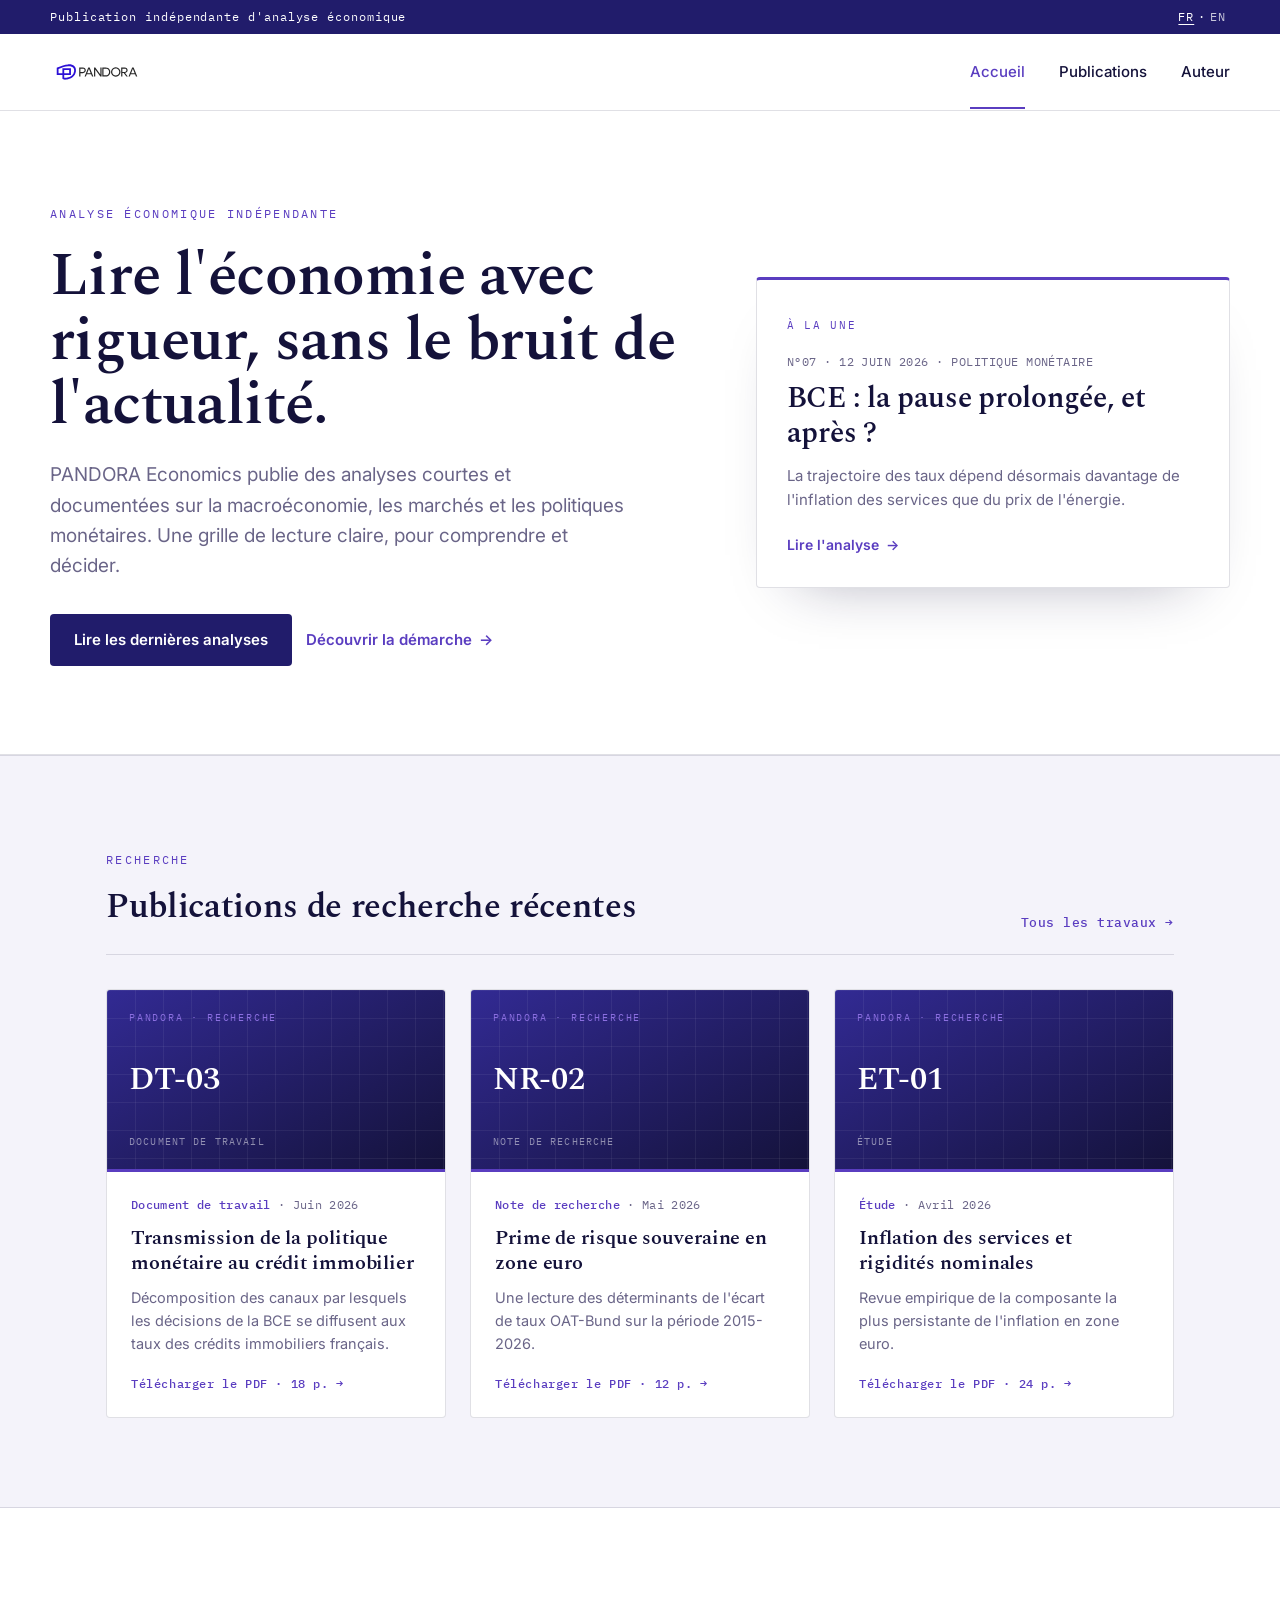
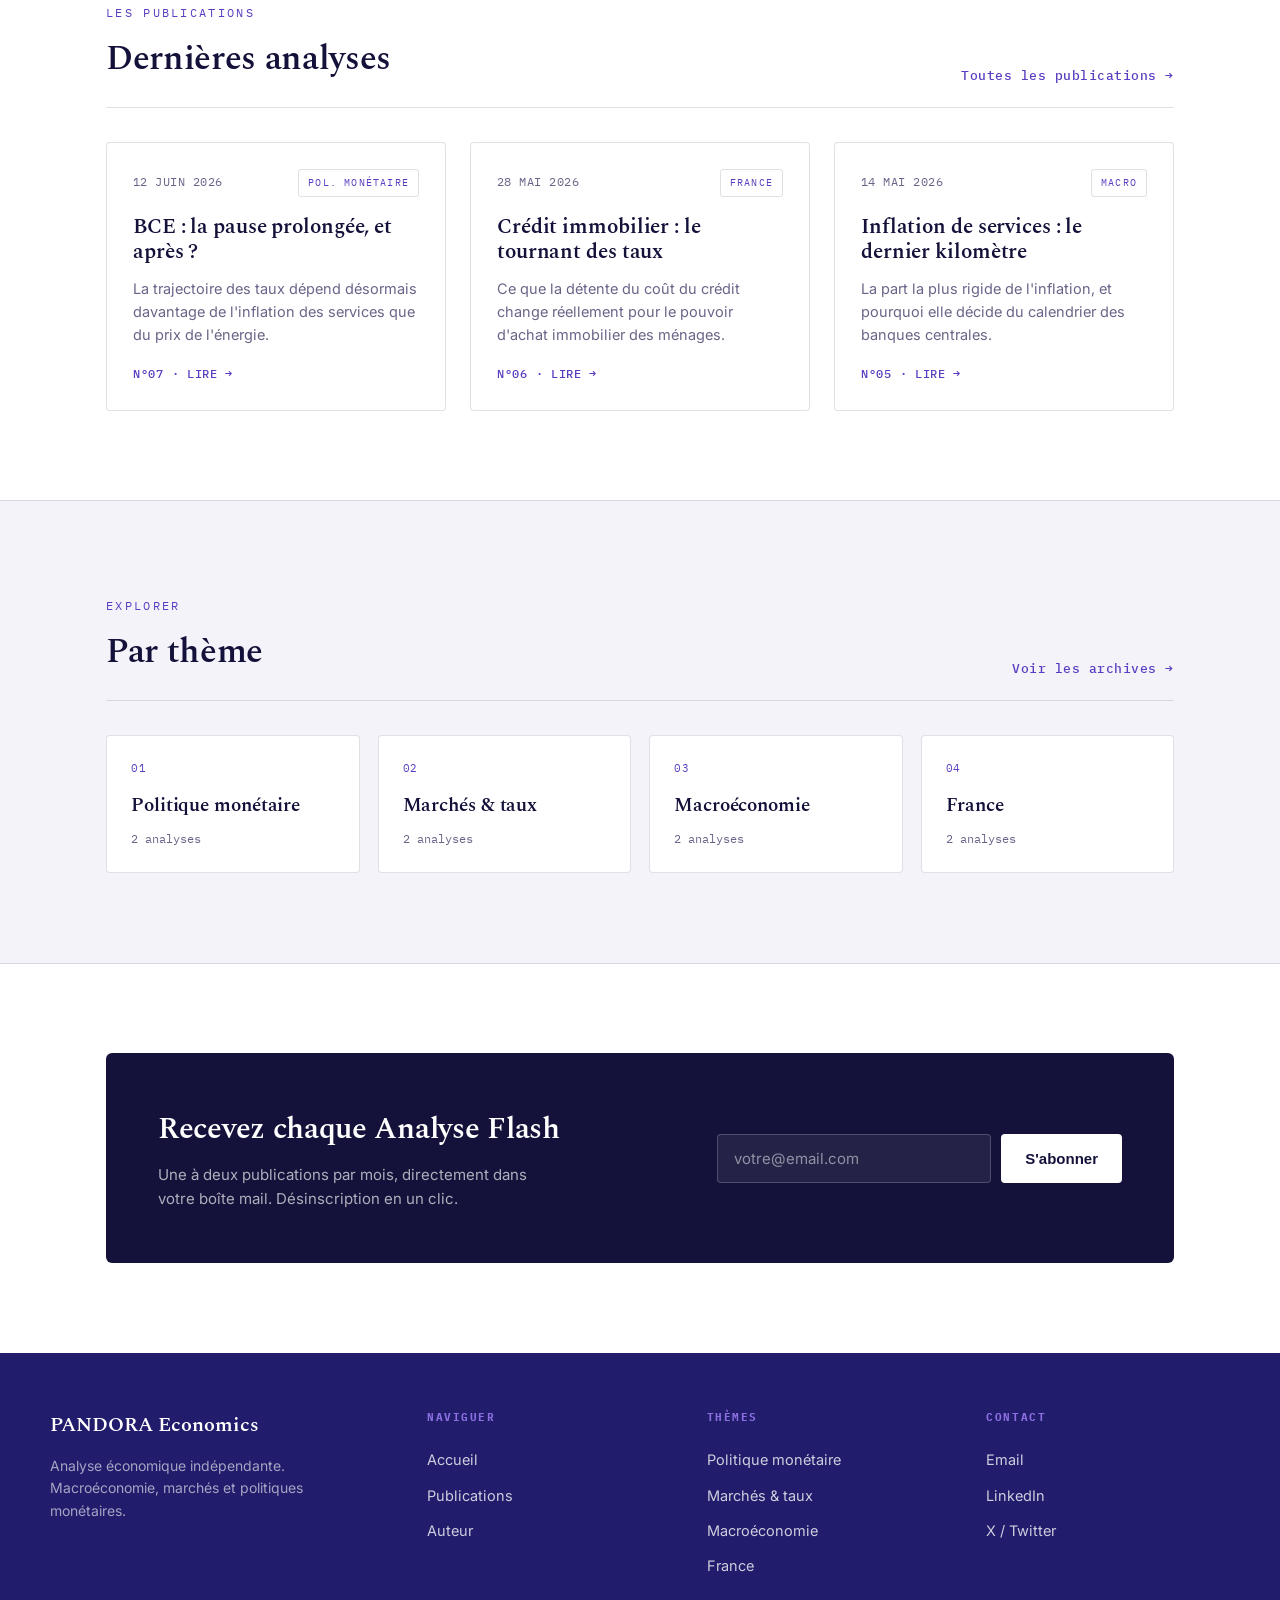
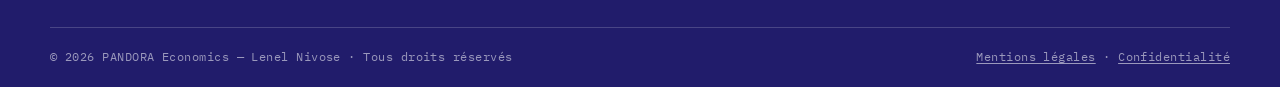
==== index.html @ 6638bbfc "Add files via upload" ====
<!DOCTYPE html>
<html lang="fr">
<head>
<meta charset="UTF-8" />
<meta name="viewport" content="width=device-width, initial-scale=1.0" />
<title>PANDORA Economics — Analyse économique indépendante</title>
<meta name="description" content="Publication indépendante d'analyse économique : macroéconomie, marchés, politiques monétaires. Des analyses courtes, rigoureuses et documentées." />
<link rel="preconnect" href="https://fonts.googleapis.com" />
<link rel="preconnect" href="https://fonts.gstatic.com" crossorigin />
<link href="https://fonts.googleapis.com/css2?family=Spectral:wght@400;500;600&family=Inter:wght@400;500;600;700&family=IBM+Plex+Mono:wght@400;500&display=swap" rel="stylesheet" />
<style>
  :root{
    --ink:#14123A; --primary:#211C6B; --primary-2:#322a93; --violet:#5A3DC0; --iris:#8B6FE0;
    --paper:#FFFFFF; --panel:#F4F3FA; --panel-2:#ECEAF6; --muted:#6A6588; --line:rgba(20,18,58,.13); --line-dk:rgba(255,255,255,.18);
    --up:#3a9d6e; --down:#c0506c;
    --serif:"Spectral",Georgia,serif; --sans:"Inter",system-ui,sans-serif; --mono:"IBM Plex Mono",monospace;
    --maxw:1180px; --gutter:clamp(20px,5vw,56px);
  }
  *{box-sizing:border-box;}
  html{scroll-behavior:smooth;}
  body{margin:0;background:var(--paper);color:var(--ink);font-family:var(--sans);font-size:16.5px;line-height:1.6;-webkit-font-smoothing:antialiased;}
  a{color:inherit;text-decoration:none;}
  .wrap{max-width:var(--maxw);margin:0 auto;padding:0 var(--gutter);}
  .eyebrow{font-family:var(--mono);font-size:11.5px;letter-spacing:.2em;text-transform:uppercase;color:var(--violet);}

  /* utility bar */
  .util{background:var(--primary);color:#fff;font-family:var(--mono);font-size:11.5px;letter-spacing:.08em;}
  .util-in{display:flex;justify-content:space-between;align-items:center;padding:8px 0;}
  .util a{color:rgba(255,255,255,.8);} .util a:hover{color:#fff;}
  .util .lang button{background:none;border:0;color:rgba(255,255,255,.75);font-family:var(--mono);font-size:11.5px;cursor:pointer;padding:0 4px;letter-spacing:.08em;}
  .util .lang button[aria-pressed="true"]{color:#fff;text-decoration:underline;text-underline-offset:3px;}
  @media (max-width:620px){ .util .tagline{display:none;} }

  /* masthead */
  header.mh{position:sticky;top:0;z-index:40;background:rgba(255,255,255,.94);backdrop-filter:blur(10px);border-bottom:1px solid var(--line);}
  .mh-in{display:flex;align-items:center;justify-content:space-between;padding:18px 0;gap:18px;}
  .brand{display:flex;align-items:center;gap:13px;}
  .brand .logo{width:38px;height:38px;flex:none;}
  .brand .txt{display:flex;flex-direction:column;line-height:1.05;}
  .brand .nm{font-family:var(--serif);font-weight:600;font-size:20px;letter-spacing:.01em;}
  .brand .tg{font-family:var(--mono);font-size:9.5px;letter-spacing:.16em;text-transform:uppercase;color:var(--muted);margin-top:3px;}
  .nav{display:flex;align-items:center;gap:34px;}
  .nav a{font-size:15px;font-weight:500;color:var(--ink);position:relative;padding:6px 0;}
  .nav a.active{color:var(--violet);}
  .nav a:hover{color:var(--violet);}
  .nav a.active::after{content:"";position:absolute;left:0;right:0;bottom:-19px;height:2px;background:var(--violet);}
  .menu-btn{display:none;border:0;background:none;cursor:pointer;font-family:var(--mono);font-size:12px;letter-spacing:.1em;}
  @media (max-width:780px){ .nav{display:none;} .nav.show{display:flex;position:absolute;top:100%;right:var(--gutter);flex-direction:column;gap:16px;background:#fff;padding:20px 24px;border:1px solid var(--line);box-shadow:0 24px 50px -30px rgba(20,18,58,.4);} .nav.show a.active::after{display:none;} .menu-btn{display:block;} }

  /* hero */
  .hero{border-bottom:1px solid var(--line);}
  .hero-in{display:grid;grid-template-columns:1.15fr .85fr;gap:clamp(32px,5vw,72px);padding:clamp(48px,7vw,88px) 0;align-items:center;}
  .hero h1{font-family:var(--serif);font-weight:600;font-size:clamp(36px,5vw,60px);line-height:1.08;letter-spacing:-.01em;margin:18px 0 0;}
  .hero .dek{margin-top:22px;font-size:clamp(16.5px,1.7vw,19px);color:var(--muted);max-width:48ch;}
  .hero .actions{margin-top:32px;display:flex;flex-wrap:wrap;gap:14px;align-items:center;}
  .btn{display:inline-block;background:var(--primary);color:#fff;font-weight:600;font-size:15px;padding:14px 24px;border:0;border-radius:4px;cursor:pointer;transition:background .18s;}
  .btn:hover{background:var(--primary-2);}
  .tlink{font-weight:600;font-size:15px;color:var(--violet);display:inline-flex;align-items:center;gap:7px;}
  .tlink .ar{transition:transform .2s;} .tlink:hover .ar{transform:translateX(4px);}

  /* featured card */
  .feat{border:1px solid var(--line);border-top:3px solid var(--violet);background:#fff;border-radius:4px;padding:30px;box-shadow:0 30px 60px -42px rgba(20,18,58,.4);}
  .feat .lab{font-family:var(--mono);font-size:11px;letter-spacing:.16em;text-transform:uppercase;color:var(--violet);}
  .feat .meta{font-family:var(--mono);font-size:12px;color:var(--muted);margin-top:16px;letter-spacing:.04em;}
  .feat h2{font-family:var(--serif);font-weight:600;font-size:clamp(23px,2.6vw,29px);line-height:1.18;margin:10px 0 0;letter-spacing:-.01em;}
  .feat p{color:var(--muted);font-size:15px;margin:14px 0 0;}
  .feat .read{margin-top:22px;font-weight:600;font-size:14px;color:var(--violet);display:inline-flex;align-items:center;gap:7px;}
  .feat:hover .read .ar{transform:translateX(4px);} .feat .read .ar{transition:transform .2s;}
  @media (max-width:860px){ .hero-in{grid-template-columns:1fr;} }

  /* key figures band */
  .figures{background:var(--primary);color:#fff;}
  .fig-head{display:flex;align-items:baseline;justify-content:space-between;padding:26px 0 0;}
  .fig-head .t{font-family:var(--mono);font-size:11.5px;letter-spacing:.18em;text-transform:uppercase;color:var(--iris);}
  .fig-head .src{font-family:var(--mono);font-size:10.5px;color:rgba(255,255,255,.45);letter-spacing:.05em;}
  .fig-grid{display:grid;grid-template-columns:repeat(4,1fr);gap:1px;background:var(--line-dk);border:1px solid var(--line-dk);margin:18px 0 30px;border-radius:4px;overflow:hidden;}
  .fig{background:var(--primary);padding:24px 22px;}
  .fig .k{font-family:var(--mono);font-size:11.5px;letter-spacing:.06em;color:rgba(255,255,255,.62);text-transform:uppercase;}
  .fig .v{font-family:var(--serif);font-weight:500;font-size:clamp(30px,3.4vw,40px);margin-top:12px;line-height:1;}
  .fig .d{font-family:var(--mono);font-size:12px;margin-top:10px;display:inline-flex;align-items:center;gap:5px;}
  .fig .d.up{color:#7ee0b0;} .fig .d.down{color:#ff9bb0;} .fig .d.flat{color:rgba(255,255,255,.6);}
  @media (max-width:780px){ .fig-grid{grid-template-columns:repeat(2,1fr);} }

  /* recherche */
  .research-sec{background:var(--panel);border-top:1px solid var(--line);border-bottom:1px solid var(--line);}
  .rgrid{display:grid;grid-template-columns:repeat(3,1fr);gap:24px;}
  @media (max-width:860px){ .rgrid{grid-template-columns:1fr;max-width:460px;} }
  .rcard{display:flex;flex-direction:column;background:#fff;border:1px solid var(--line);border-radius:4px;overflow:hidden;transition:border-color .2s,box-shadow .2s,transform .2s;}
  .rcard:hover{border-color:var(--violet);box-shadow:0 24px 46px -34px rgba(20,18,58,.45);transform:translateY(-3px);}
  .rcover{position:relative;aspect-ratio:16/8.6;background:linear-gradient(150deg,var(--primary-2),var(--ink));color:#fff;padding:20px 22px;display:flex;flex-direction:column;justify-content:space-between;overflow:hidden;border-bottom:3px solid var(--violet);}
  .rcover .gb{position:absolute;inset:0;background-image:linear-gradient(rgba(255,255,255,.06) 1px,transparent 1px),linear-gradient(90deg,rgba(255,255,255,.06) 1px,transparent 1px);background-size:28px 28px;}
  .rcover .ct{position:relative;font-family:var(--mono);font-size:10px;letter-spacing:.18em;text-transform:uppercase;color:var(--iris);}
  .rcover .cn{position:relative;font-family:var(--serif);font-weight:600;font-size:32px;line-height:1;letter-spacing:-.01em;}
  .rcover .cl{position:relative;font-family:var(--mono);font-size:9.5px;letter-spacing:.12em;color:rgba(255,255,255,.5);text-transform:uppercase;}
  .rbody{padding:24px;display:flex;flex-direction:column;flex:1;}
  .rmeta{font-family:var(--mono);font-size:11.5px;color:var(--muted);letter-spacing:.03em;}
  .rmeta .rtype{color:var(--violet);font-weight:500;}
  .rcard h3{font-family:var(--serif);font-weight:600;font-size:20px;line-height:1.22;margin:12px 0 0;letter-spacing:-.005em;}
  .rcard p{color:var(--muted);font-size:14.5px;margin:11px 0 0;}
  .rpdf{margin-top:auto;padding-top:18px;font-family:var(--mono);font-size:12px;letter-spacing:.05em;color:var(--violet);font-weight:500;display:inline-flex;align-items:center;gap:7px;}
  .rcard:hover .rpdf .ar{transform:translateX(4px);} .rpdf .ar{transition:transform .2s;}

  /* section */
  .sec{padding:clamp(56px,7vw,90px) 0;}
  .sec-head{display:flex;align-items:flex-end;justify-content:space-between;gap:20px;margin-bottom:34px;border-bottom:1px solid var(--line);padding-bottom:20px;}
  .sec-head h2{font-family:var(--serif);font-weight:600;font-size:clamp(25px,3.2vw,34px);margin:8px 0 0;letter-spacing:-.01em;}
  .more{font-family:var(--mono);font-size:13px;color:var(--violet);letter-spacing:.04em;white-space:nowrap;font-weight:500;}
  .more:hover{text-decoration:underline;}

  /* publications grid */
  .grid{display:grid;grid-template-columns:repeat(3,1fr);gap:24px;}
  @media (max-width:860px){ .grid{grid-template-columns:1fr;} }
  .card{display:flex;flex-direction:column;background:#fff;border:1px solid var(--line);border-radius:4px;padding:26px;transition:border-color .2s,box-shadow .2s,transform .2s;min-height:228px;}
  .card:hover{border-color:var(--violet);box-shadow:0 24px 46px -34px rgba(20,18,58,.45);transform:translateY(-3px);}
  .card .top{display:flex;align-items:center;justify-content:space-between;gap:10px;}
  .card .dt{font-family:var(--mono);font-size:11.5px;color:var(--muted);letter-spacing:.04em;}
  .card .tag{font-family:var(--mono);font-size:10px;letter-spacing:.12em;text-transform:uppercase;color:var(--violet);border:1px solid var(--line);padding:5px 9px;border-radius:3px;}
  .card h3{font-family:var(--serif);font-weight:600;font-size:21px;line-height:1.22;margin:18px 0 0;letter-spacing:-.005em;}
  .card p{color:var(--muted);font-size:14.5px;margin:11px 0 0;}
  .card .read{margin-top:auto;padding-top:18px;font-family:var(--mono);font-size:12px;letter-spacing:.06em;color:var(--violet);font-weight:500;display:inline-flex;align-items:center;gap:7px;}
  .card:hover .read .ar{transform:translateX(4px);} .card .read .ar{transition:transform .2s;}

  /* themes */
  .themes-sec{background:var(--panel);border-top:1px solid var(--line);border-bottom:1px solid var(--line);}
  .themes{display:grid;grid-template-columns:repeat(4,1fr);gap:18px;}
  @media (max-width:780px){ .themes{grid-template-columns:repeat(2,1fr);} }
  .theme{background:#fff;border:1px solid var(--line);border-radius:4px;padding:24px;transition:border-color .2s,transform .2s;}
  .theme:hover{border-color:var(--violet);transform:translateY(-3px);}
  .theme .n{font-family:var(--mono);font-size:11px;color:var(--violet);letter-spacing:.06em;}
  .theme .nm{font-family:var(--serif);font-weight:600;font-size:19px;margin-top:14px;letter-spacing:-.005em;}
  .theme .c{font-family:var(--mono);font-size:11.5px;color:var(--muted);margin-top:8px;}

  /* subscribe */
  .sub-band{background:var(--ink);color:#fff;border-radius:6px;padding:clamp(34px,5vw,52px);display:grid;grid-template-columns:1fr auto;gap:32px;align-items:center;}
  .sub-band h2{font-family:var(--serif);font-weight:600;font-size:clamp(23px,2.8vw,30px);margin:0;letter-spacing:-.01em;}
  .sub-band p{margin:10px 0 0;color:rgba(255,255,255,.66);font-size:15px;max-width:44ch;}
  .form{display:flex;gap:10px;flex-wrap:wrap;min-width:min(380px,100%);}
  .form input{flex:1 1 210px;padding:14px 16px;border-radius:4px;border:1px solid rgba(255,255,255,.2);background:rgba(255,255,255,.07);color:#fff;font-family:var(--sans);font-size:15px;}
  .form input::placeholder{color:rgba(255,255,255,.5);}
  .form input:focus{outline:2px solid var(--iris);}
  .form .btn{background:#fff;color:var(--ink);}
  .form .btn:hover{background:var(--iris);color:#fff;}
  @media (max-width:760px){ .sub-band{grid-template-columns:1fr;} }

  /* footer */
  footer{background:var(--primary);color:#fff;}
  .foot-top{display:grid;grid-template-columns:1.4fr 1fr 1fr 1fr;gap:36px;padding:56px 0 44px;}
  @media (max-width:780px){ .foot-top{grid-template-columns:1fr 1fr;gap:30px;} }
  .foot-col h4{font-family:var(--mono);font-size:11px;letter-spacing:.14em;text-transform:uppercase;color:var(--iris);margin:0 0 16px;}
  .foot-col a{display:block;color:rgba(255,255,255,.78);font-size:14.5px;padding:6px 0;}
  .foot-col a:hover{color:#fff;}
  .foot-brand .nm{font-family:var(--serif);font-weight:600;font-size:20px;}
  .foot-brand p{color:rgba(255,255,255,.6);font-size:14px;max-width:30ch;margin:14px 0 0;}
  .foot-bot{border-top:1px solid var(--line-dk);padding:20px 0;display:flex;flex-wrap:wrap;justify-content:space-between;gap:14px;font-family:var(--mono);font-size:11.5px;color:rgba(255,255,255,.55);letter-spacing:.04em;}

  .reveal{opacity:0;transform:translateY(14px);transition:opacity .6s ease,transform .6s ease;}
  .reveal.in{opacity:1;transform:none;}
  @media (prefers-reduced-motion:reduce){ .reveal{opacity:1;transform:none;transition:none;} html{scroll-behavior:auto;} .card,.theme,.btn{transition:none;} }
</style>
</head>
<body>

<!-- utility bar -->
<div class="util">
  <div class="wrap util-in">
    <span class="tagline">Publication indépendante d'analyse économique</span>
    <span class="lang" role="group" aria-label="Langue">
      <button data-lang="fr" aria-pressed="true">FR</button>·<button data-lang="en" aria-pressed="false">EN</button>
    </span>
  </div>
</div>

<!-- masthead -->
<header class="mh">
  <div class="wrap mh-in">
    <a class="brand" href="index.html"><img class="brand-logo" src="logo-pandora.svg" alt="PANDORA Economics" style="height:40px;width:auto;display:block" /></a>
    <button class="menu-btn" id="menuBtn" aria-label="Menu">MENU</button>
    <nav class="nav" id="nav">
      <a href="index.html" class="active">Accueil</a>
      <a href="publications.html">Publications</a>
      <a href="auteur.html">Auteur</a>
    </nav>
  </div>
</header>

<main>
  <!-- HERO -->
  <section class="hero">
    <div class="wrap hero-in">
      <div>
        <span class="eyebrow">Analyse économique indépendante</span>
        <h1>Lire l'économie avec rigueur, sans le bruit de l'actualité.</h1>
        <p class="dek">PANDORA Economics publie des analyses courtes et documentées sur la macroéconomie, les marchés et les politiques monétaires. Une grille de lecture claire, pour comprendre et décider.</p>
        <div class="actions">
          <a class="btn" href="publications.html">Lire les dernières analyses</a>
          <a class="tlink" href="auteur.html">Découvrir la démarche <span class="ar">→</span></a>
        </div>
      </div>
      <a class="feat" href="#">
        <span class="lab">À la une</span>
        <div class="meta">N°07 · 12 JUIN 2026 · POLITIQUE MONÉTAIRE</div>
        <h2>BCE : la pause prolongée, et après ?</h2>
        <p>La trajectoire des taux dépend désormais davantage de l'inflation des services que du prix de l'énergie — et ce que cela implique pour le crédit en zone euro.</p>
        <span class="read">Lire l'analyse <span class="ar">→</span></span>
      </a>
    </div>
  </section>

  <!-- RECHERCHE -->
  <section class="sec research-sec">
    <div class="wrap">
      <div class="sec-head reveal" style="border-color:var(--line);">
        <div><span class="eyebrow">Recherche</span><h2>Publications de recherche récentes</h2></div>
        <a class="more" href="publications.html">Tous les travaux →</a>
      </div>
      <div class="rgrid reveal">
        <a class="rcard" href="#">
          <div class="rcover"><div class="gb" aria-hidden="true"></div><span class="ct">PANDORA · Recherche</span><span class="cn">DT-03</span><span class="cl">Document de travail</span></div>
          <div class="rbody">
            <div class="rmeta"><span class="rtype">Document de travail</span> · Juin 2026</div>
            <h3>Transmission de la politique monétaire au crédit immobilier</h3>
            <p>Décomposition des canaux par lesquels les décisions de la BCE se diffusent aux taux des crédits immobiliers français.</p>
            <span class="rpdf">Télécharger le PDF · 18 p. <span class="ar">→</span></span>
          </div>
        </a>
        <a class="rcard" href="#">
          <div class="rcover"><div class="gb" aria-hidden="true"></div><span class="ct">PANDORA · Recherche</span><span class="cn">NR-02</span><span class="cl">Note de recherche</span></div>
          <div class="rbody">
            <div class="rmeta"><span class="rtype">Note de recherche</span> · Mai 2026</div>
            <h3>Prime de risque souveraine en zone euro</h3>
            <p>Une lecture des déterminants de l'écart de taux OAT-Bund sur la période 2015-2026.</p>
            <span class="rpdf">Télécharger le PDF · 12 p. <span class="ar">→</span></span>
          </div>
        </a>
        <a class="rcard" href="#">
          <div class="rcover"><div class="gb" aria-hidden="true"></div><span class="ct">PANDORA · Recherche</span><span class="cn">ET-01</span><span class="cl">Étude</span></div>
          <div class="rbody">
            <div class="rmeta"><span class="rtype">Étude</span> · Avril 2026</div>
            <h3>Inflation des services et rigidités nominales</h3>
            <p>Revue empirique de la composante la plus persistante de l'inflation en zone euro.</p>
            <span class="rpdf">Télécharger le PDF · 24 p. <span class="ar">→</span></span>
          </div>
        </a>
      </div>
    </div>
  </section>

  <!-- LATEST -->
  <section class="sec">
    <div class="wrap">
      <div class="sec-head reveal">
        <div><span class="eyebrow">Les publications</span><h2>Dernières analyses</h2></div>
        <a class="more" href="publications.html">Toutes les publications →</a>
      </div>
      <div class="grid">
        <a class="card reveal" href="#">
          <div class="top"><span class="dt">12 JUIN 2026</span><span class="tag">Pol. monétaire</span></div>
          <h3>BCE : la pause prolongée, et après ?</h3>
          <p>La trajectoire des taux dépend des services plus que de l'énergie.</p>
          <span class="read">N°07 · LIRE <span class="ar">→</span></span>
        </a>
        <a class="card reveal" href="#">
          <div class="top"><span class="dt">28 MAI 2026</span><span class="tag">France</span></div>
          <h3>Crédit immobilier : le tournant des taux</h3>
          <p>Ce que la détente du coût du crédit change pour le pouvoir d'achat immobilier.</p>
          <span class="read">N°06 · LIRE <span class="ar">→</span></span>
        </a>
        <a class="card reveal" href="#">
          <div class="top"><span class="dt">14 MAI 2026</span><span class="tag">Macro</span></div>
          <h3>Inflation de services : le dernier kilomètre</h3>
          <p>La part la plus rigide de l'inflation, et son rôle sur le calendrier des banques centrales.</p>
          <span class="read">N°05 · LIRE <span class="ar">→</span></span>
        </a>
      </div>
    </div>
  </section>

  <!-- THEMES -->
  <section class="sec themes-sec">
    <div class="wrap">
      <div class="sec-head reveal" style="border-color:var(--line);">
        <div><span class="eyebrow">Explorer</span><h2>Par thème</h2></div>
        <a class="more" href="publications.html">Voir les archives →</a>
      </div>
      <div class="themes reveal">
        <a class="theme" href="publications.html"><div class="n">01</div><div class="nm">Politique monétaire</div><div class="c">2 analyses</div></a>
        <a class="theme" href="publications.html"><div class="n">02</div><div class="nm">Marchés &amp; taux</div><div class="c">2 analyses</div></a>
        <a class="theme" href="publications.html"><div class="n">03</div><div class="nm">Macroéconomie</div><div class="c">2 analyses</div></a>
        <a class="theme" href="publications.html"><div class="n">04</div><div class="nm">France</div><div class="c">2 analyses</div></a>
      </div>
    </div>
  </section>

  <!-- SUBSCRIBE -->
  <section class="sec">
    <div class="wrap">
      <div class="sub-band reveal">
        <div>
          <h2>Recevez chaque Analyse Flash</h2>
          <p>Une à deux publications par mois, directement dans votre boîte mail. Désinscription en un clic.</p>
        </div>
        <div class="form">
          <input type="email" placeholder="votre@email.com" aria-label="Adresse email" />
          <button class="btn" id="sub">S'abonner</button>
        </div>
      </div>
    </div>
  </section>
</main>

<footer>
  <div class="wrap foot-top">
    <div class="foot-col foot-brand">
      <div class="nm">PANDORA Economics</div>
      <p>Analyse économique indépendante. Macroéconomie, marchés et politiques monétaires.</p>
    </div>
    <div class="foot-col">
      <h4>Naviguer</h4>
      <a href="index.html">Accueil</a><a href="publications.html">Publications</a><a href="auteur.html">Auteur</a>
    </div>
    <div class="foot-col">
      <h4>Thèmes</h4>
      <a href="publications.html">Politique monétaire</a><a href="publications.html">Marchés &amp; taux</a><a href="publications.html">Macroéconomie</a><a href="publications.html">France</a>
    </div>
    <div class="foot-col">
      <h4>Contact</h4>
      <a href="mailto:pandora.economics@outlook.com">Email</a><a href="#">LinkedIn</a><a href="#">X / Twitter</a>
    </div>
  </div>
  <div class="wrap foot-bot">
    <span>© <span id="year"></span> PANDORA Economics — Lenel Nivose · Tous droits réservés</span><span><a href="mentions-legales.html" style="text-decoration:underline;text-underline-offset:2px">Mentions légales</a> · <a href="confidentialite.html" style="text-decoration:underline;text-underline-offset:2px">Confidentialité</a></span>
    
  </div>
</footer>

<script src="publications.js"></script>
<script>
  /* --- Rendu automatique depuis publications.js --- */
  (function(){
    if(!window.PUBLICATIONS) return;
    var P = window.pubsSorted();
    var feat=document.querySelector('.feat');
    if(feat && P[0]){ var p=P[0];
      feat.setAttribute('href', 'article.html?n='+p.num);
      feat.innerHTML='<span class="lab">À la une</span>'+
        '<div class="meta">N°'+p.num+' · '+frDate(p.date,true)+' · '+p.theme.toUpperCase()+'</div>'+
        '<h2>'+p.titre+'</h2><p>'+p.resume+'</p>'+
        '<span class="read">Lire l\'analyse <span class="ar">→</span></span>';
    }
    var grid=document.querySelector('.grid');
    if(grid){ grid.innerHTML=P.slice(0,3).map(function(p){
      return '<a class="card reveal" href="article.html?n='+p.num+'">'+
        '<div class="top"><span class="dt">'+frDate(p.date,true)+'</span><span class="tag">'+(THEME_SHORT[p.theme]||p.theme)+'</span></div>'+
        '<h3>'+p.titre+'</h3><p>'+p.resume+'</p>'+
        '<span class="read">N°'+p.num+' · LIRE <span class="ar">→</span></span></a>';
    }).join(''); }
    var themesEl=document.querySelector('.themes');
    if(themesEl){ themesEl.innerHTML=THEME_ORDER.map(function(t,i){
      var n=P.filter(function(p){return p.theme===t;}).length;
      var idx=('0'+(i+1)).slice(-2);
      return '<a class="theme" href="publications.html?theme='+encodeURIComponent(t)+'"><div class="n">'+idx+'</div><div class="nm">'+t+'</div><div class="c">'+n+' analyse'+(n>1?'s':'')+'</div></a>';
    }).join(''); }
  })();

  document.getElementById('year').textContent=new Date().getFullYear();
  document.getElementById('menuBtn').addEventListener('click',()=>document.getElementById('nav').classList.toggle('show'));
  const io=new IntersectionObserver(es=>es.forEach(e=>{if(e.isIntersecting){e.target.classList.add('in');io.unobserve(e.target);}}),{threshold:.1});
  document.querySelectorAll('.reveal').forEach(el=>io.observe(el));
  document.querySelectorAll('.lang button').forEach(b=>b.addEventListener('click',()=>{
    document.querySelectorAll('.lang button').forEach(x=>x.setAttribute('aria-pressed',x===b));
  }));
  document.getElementById('sub').addEventListener('click',()=>{const i=document.querySelector('.form input');if(i.value){i.value='';i.placeholder='Merci ! Branchez ici votre outil d\'emailing.';}});
</script>
</body>
</html>
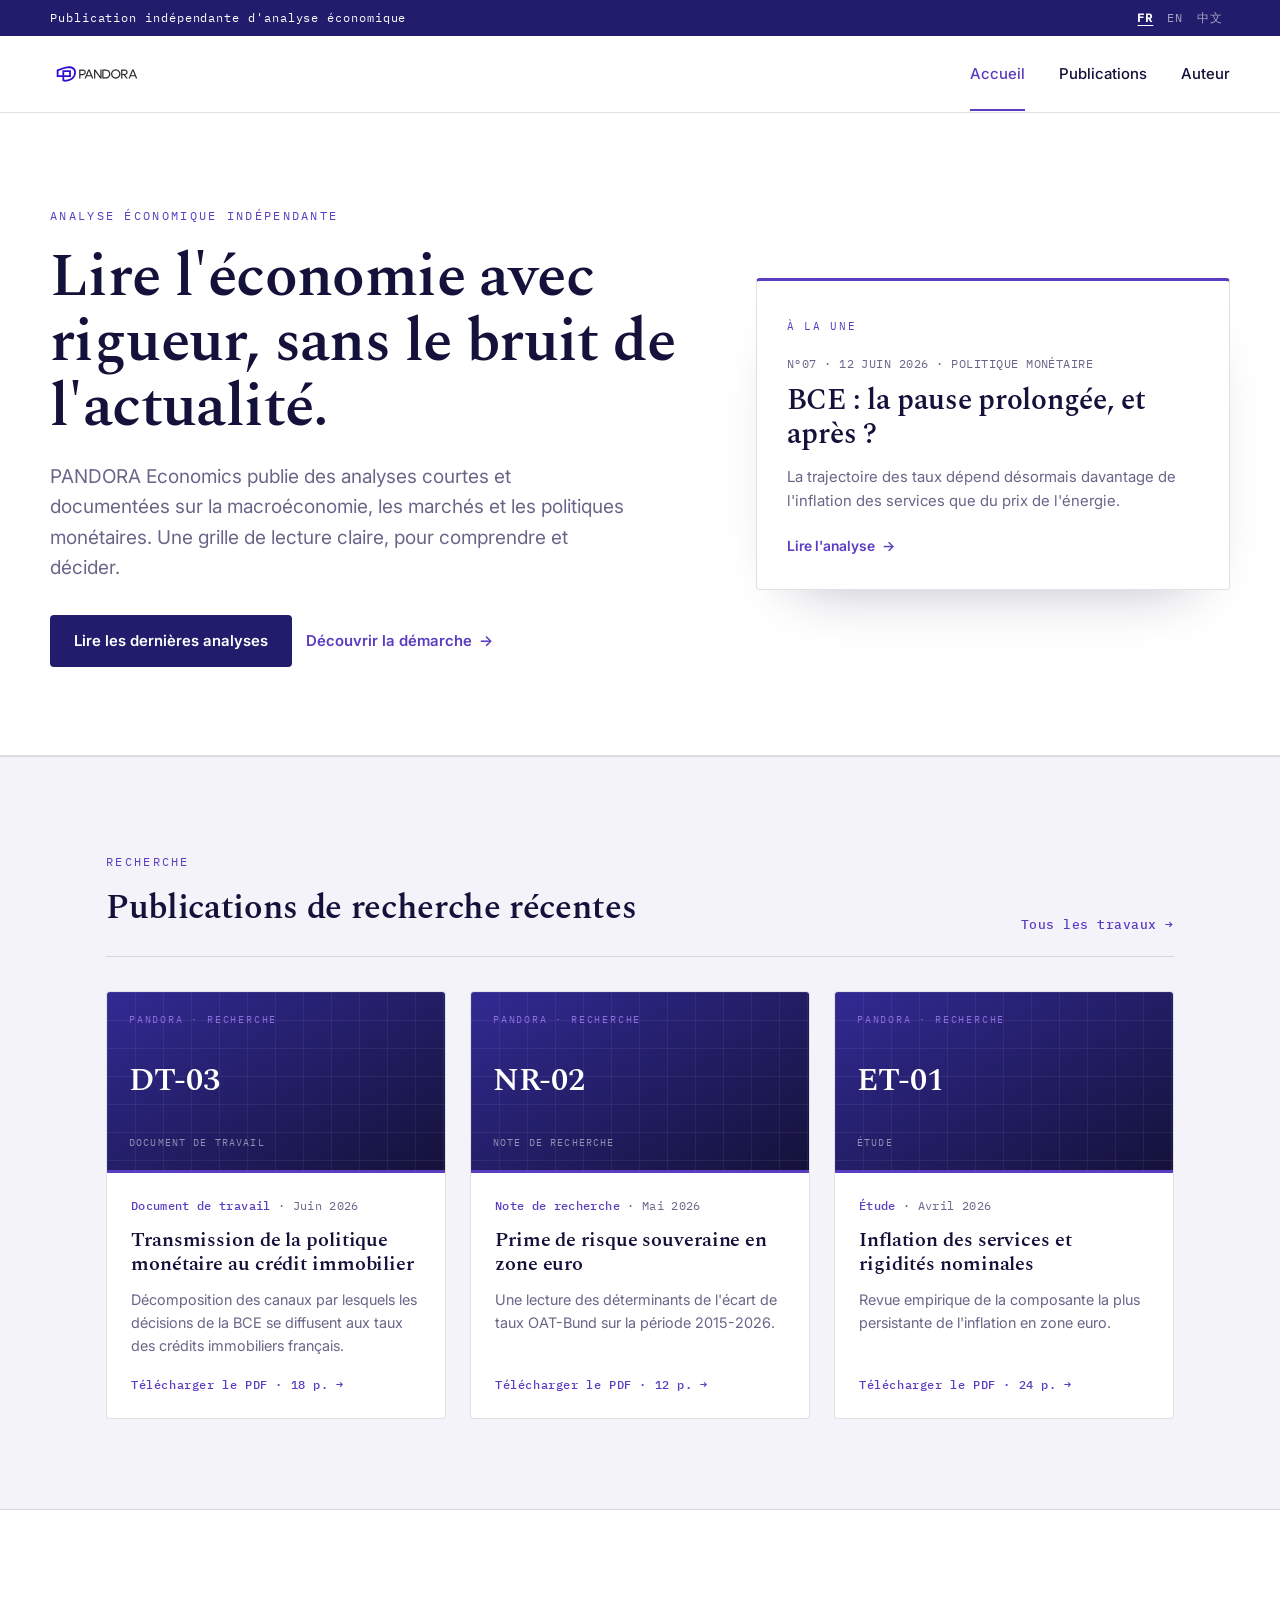
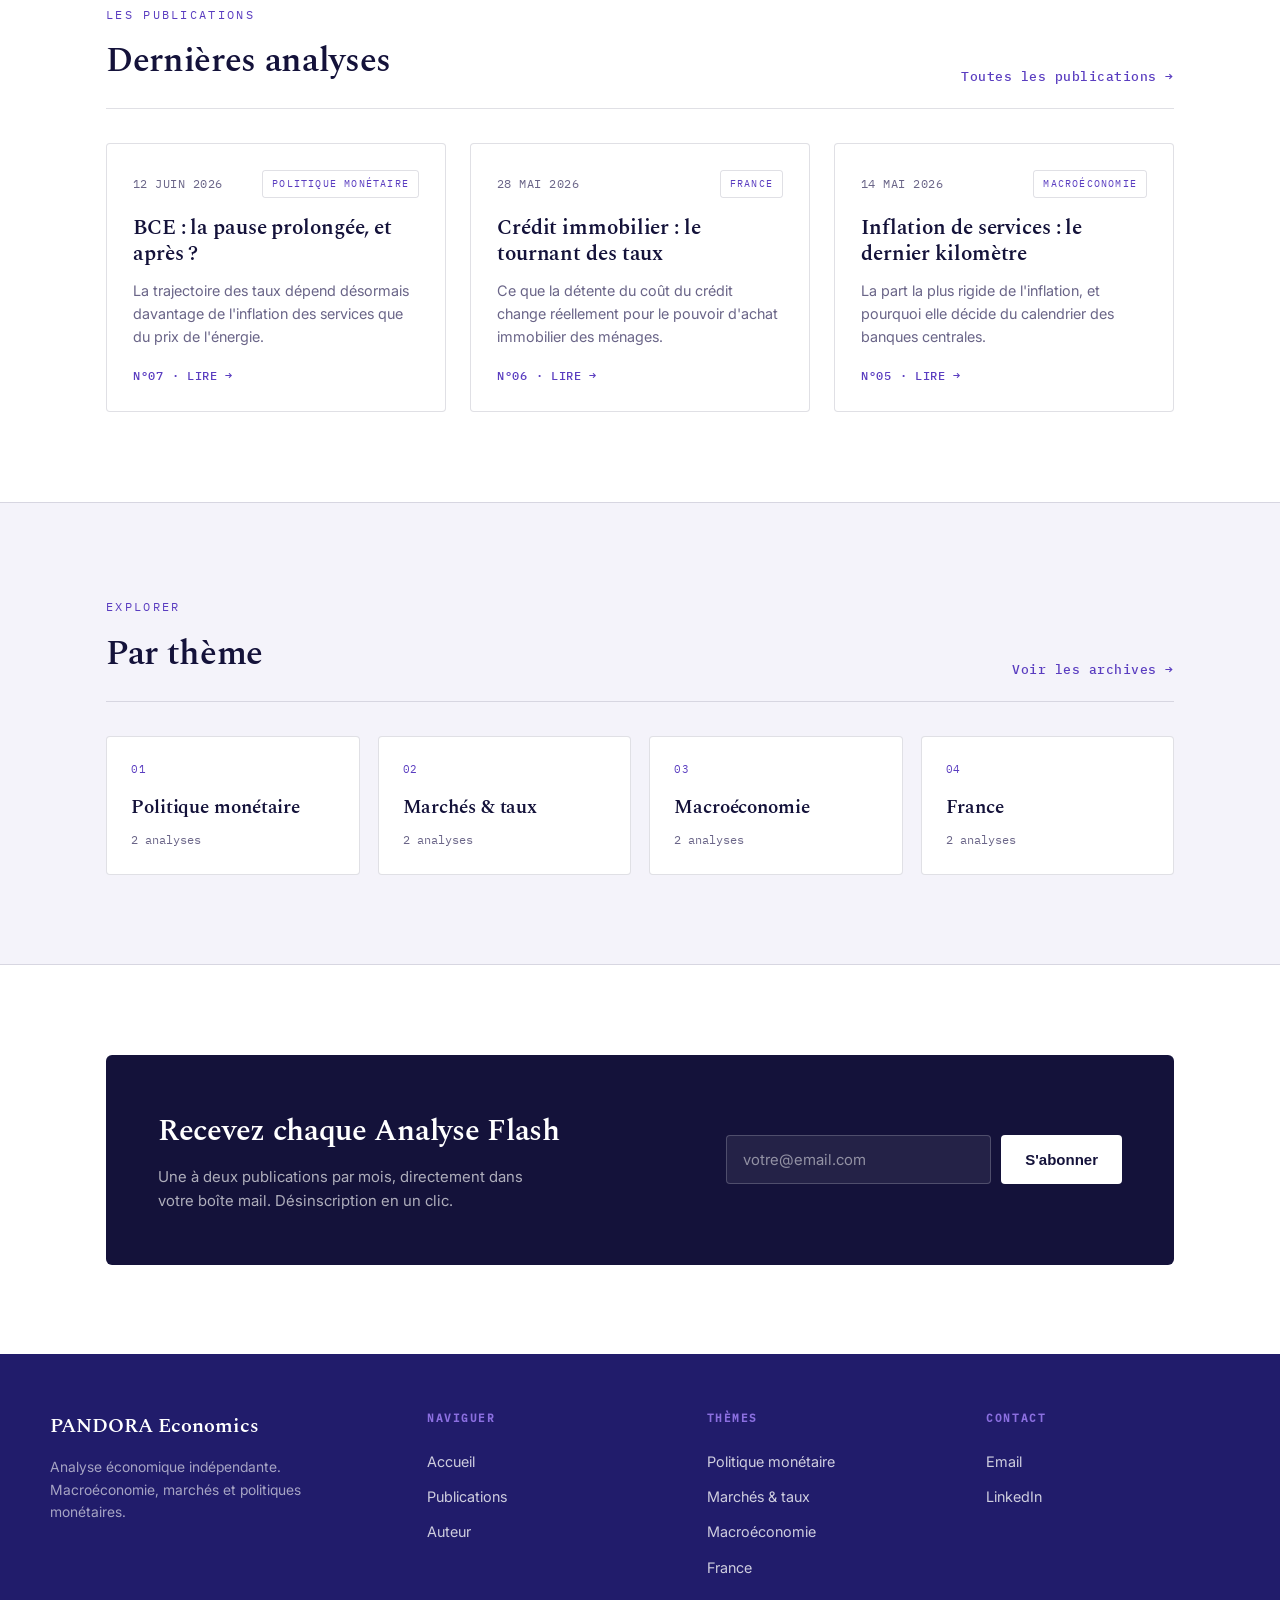
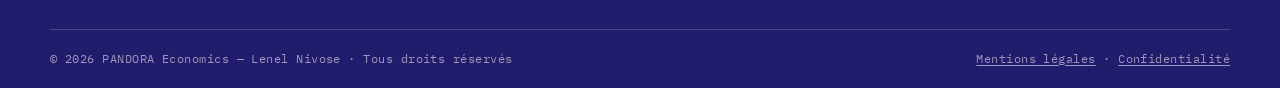
==== commit a9dedd4d: "Add files via upload" ====
--- a/index.html
+++ b/index.html
@@ -5,9 +5,7 @@
 <meta name="viewport" content="width=device-width, initial-scale=1.0" />
 <title>PANDORA Economics — Analyse économique indépendante</title>
 <meta name="description" content="Publication indépendante d'analyse économique : macroéconomie, marchés, politiques monétaires. Des analyses courtes, rigoureuses et documentées." />
-<link rel="preconnect" href="https://fonts.googleapis.com" />
-<link rel="preconnect" href="https://fonts.gstatic.com" crossorigin />
-<link href="https://fonts.googleapis.com/css2?family=Spectral:wght@400;500;600&family=Inter:wght@400;500;600;700&family=IBM+Plex+Mono:wght@400;500&display=swap" rel="stylesheet" />
+<link rel="stylesheet" href="fonts.css" />
 <style>
   :root{
     --ink:#14123A; --primary:#211C6B; --primary-2:#322a93; --violet:#5A3DC0; --iris:#8B6FE0;
@@ -161,39 +159,22 @@
 <body>
 
 <!-- utility bar -->
-<div class="util">
-  <div class="wrap util-in">
-    <span class="tagline">Publication indépendante d'analyse économique</span>
-    <span class="lang" role="group" aria-label="Langue">
-      <button data-lang="fr" aria-pressed="true">FR</button>·<button data-lang="en" aria-pressed="false">EN</button>
-    </span>
-  </div>
-</div>
+<div class="util"><div class="wrap util-in"><span class="tagline" data-i18n="tagline">Publication indépendante d'analyse économique</span><span class="lang" role="group" aria-label="Language"><button data-lang="fr" style="background:none;border:0;font-family:inherit;font-size:11.5px;letter-spacing:.08em;cursor:pointer;padding:2px 7px;color:rgba(255,255,255,.6)">FR</button><button data-lang="en" style="background:none;border:0;font-family:inherit;font-size:11.5px;letter-spacing:.08em;cursor:pointer;padding:2px 7px;color:rgba(255,255,255,.6)">EN</button><button data-lang="zh" style="background:none;border:0;font-family:inherit;font-size:11.5px;letter-spacing:.08em;cursor:pointer;padding:2px 7px;color:rgba(255,255,255,.6)">中文</button></span></div></div>
 
 <!-- masthead -->
-<header class="mh">
-  <div class="wrap mh-in">
-    <a class="brand" href="index.html"><img class="brand-logo" src="logo-pandora.svg" alt="PANDORA Economics" style="height:40px;width:auto;display:block" /></a>
-    <button class="menu-btn" id="menuBtn" aria-label="Menu">MENU</button>
-    <nav class="nav" id="nav">
-      <a href="index.html" class="active">Accueil</a>
-      <a href="publications.html">Publications</a>
-      <a href="auteur.html">Auteur</a>
-    </nav>
-  </div>
-</header>
+<header class="mh"><div class="wrap mh-in"><a class="brand" href="index.html"><img class="brand-logo" src="logo-pandora.svg" alt="PANDORA Economics" style="height:40px;width:auto;display:block" /></a><button class="menu-btn" id="menuBtn" aria-label="Menu">Menu</button><nav class="nav" id="nav"><a href="index.html" data-i18n="nav_home">Accueil</a><a href="publications.html" data-i18n="nav_pubs">Publications</a><a href="auteur.html" data-i18n="nav_author">Auteur</a></nav></div></header>
 
 <main>
   <!-- HERO -->
   <section class="hero">
     <div class="wrap hero-in">
       <div>
-        <span class="eyebrow">Analyse économique indépendante</span>
-        <h1>Lire l'économie avec rigueur, sans le bruit de l'actualité.</h1>
-        <p class="dek">PANDORA Economics publie des analyses courtes et documentées sur la macroéconomie, les marchés et les politiques monétaires. Une grille de lecture claire, pour comprendre et décider.</p>
+        <span class="eyebrow" data-i18n="hero_eyebrow">Analyse économique indépendante</span>
+        <h1 data-i18n="hero_h1">Lire l'économie avec rigueur, sans le bruit de l'actualité.</h1>
+        <p class="dek" data-i18n="hero_dek">PANDORA Economics publie des analyses courtes et documentées sur la macroéconomie, les marchés et les politiques monétaires. Une grille de lecture claire, pour comprendre et décider.</p>
         <div class="actions">
-          <a class="btn" href="publications.html">Lire les dernières analyses</a>
-          <a class="tlink" href="auteur.html">Découvrir la démarche <span class="ar">→</span></a>
+          <a class="btn" href="publications.html" data-i18n="hero_cta1">Lire les dernières analyses</a>
+          <a class="tlink" href="auteur.html"><span data-i18n="hero_cta2">Découvrir la démarche</span> <span class="ar">→</span></a>
         </div>
       </div>
       <a class="feat" href="#">
@@ -210,35 +191,35 @@
   <section class="sec research-sec">
     <div class="wrap">
       <div class="sec-head reveal" style="border-color:var(--line);">
-        <div><span class="eyebrow">Recherche</span><h2>Publications de recherche récentes</h2></div>
-        <a class="more" href="publications.html">Tous les travaux →</a>
+        <div><span class="eyebrow" data-i18n="research_eyebrow">Recherche</span><h2 data-i18n="research_title">Publications de recherche récentes</h2></div>
+        <a class="more" href="publications.html" data-i18n="research_all">Tous les travaux →</a>
       </div>
       <div class="rgrid reveal">
         <a class="rcard" href="#">
-          <div class="rcover"><div class="gb" aria-hidden="true"></div><span class="ct">PANDORA · Recherche</span><span class="cn">DT-03</span><span class="cl">Document de travail</span></div>
+          <div class="rcover"><div class="gb" aria-hidden="true"></div><span class="ct" data-i18n="research_cover">PANDORA · Recherche</span><span class="cn">DT-03</span><span class="cl" data-i18n="r1_type">Document de travail</span></div>
           <div class="rbody">
-            <div class="rmeta"><span class="rtype">Document de travail</span> · Juin 2026</div>
-            <h3>Transmission de la politique monétaire au crédit immobilier</h3>
-            <p>Décomposition des canaux par lesquels les décisions de la BCE se diffusent aux taux des crédits immobiliers français.</p>
-            <span class="rpdf">Télécharger le PDF · 18 p. <span class="ar">→</span></span>
+            <div class="rmeta"><span class="rtype" data-i18n="r1_type">Document de travail</span> · Juin 2026</div>
+            <h3 data-i18n="r1_title">Transmission de la politique monétaire au crédit immobilier</h3>
+            <p data-i18n="r1_desc">Décomposition des canaux par lesquels les décisions de la BCE se diffusent aux taux des crédits immobiliers français.</p>
+            <span class="rpdf"><span data-i18n="r1_pdf">Télécharger le PDF · 18 p.</span> <span class="ar">→</span></span>
           </div>
         </a>
         <a class="rcard" href="#">
-          <div class="rcover"><div class="gb" aria-hidden="true"></div><span class="ct">PANDORA · Recherche</span><span class="cn">NR-02</span><span class="cl">Note de recherche</span></div>
+          <div class="rcover"><div class="gb" aria-hidden="true"></div><span class="ct" data-i18n="research_cover">PANDORA · Recherche</span><span class="cn">NR-02</span><span class="cl" data-i18n="r2_type">Note de recherche</span></div>
           <div class="rbody">
-            <div class="rmeta"><span class="rtype">Note de recherche</span> · Mai 2026</div>
-            <h3>Prime de risque souveraine en zone euro</h3>
-            <p>Une lecture des déterminants de l'écart de taux OAT-Bund sur la période 2015-2026.</p>
-            <span class="rpdf">Télécharger le PDF · 12 p. <span class="ar">→</span></span>
+            <div class="rmeta"><span class="rtype" data-i18n="r2_type">Note de recherche</span> · Mai 2026</div>
+            <h3 data-i18n="r2_title">Prime de risque souveraine en zone euro</h3>
+            <p data-i18n="r2_desc">Une lecture des déterminants de l'écart de taux OAT-Bund sur la période 2015-2026.</p>
+            <span class="rpdf"><span data-i18n="r2_pdf">Télécharger le PDF · 12 p.</span> <span class="ar">→</span></span>
           </div>
         </a>
         <a class="rcard" href="#">
-          <div class="rcover"><div class="gb" aria-hidden="true"></div><span class="ct">PANDORA · Recherche</span><span class="cn">ET-01</span><span class="cl">Étude</span></div>
+          <div class="rcover"><div class="gb" aria-hidden="true"></div><span class="ct" data-i18n="research_cover">PANDORA · Recherche</span><span class="cn">ET-01</span><span class="cl" data-i18n="r3_type">Étude</span></div>
           <div class="rbody">
-            <div class="rmeta"><span class="rtype">Étude</span> · Avril 2026</div>
-            <h3>Inflation des services et rigidités nominales</h3>
-            <p>Revue empirique de la composante la plus persistante de l'inflation en zone euro.</p>
-            <span class="rpdf">Télécharger le PDF · 24 p. <span class="ar">→</span></span>
+            <div class="rmeta"><span class="rtype" data-i18n="r3_type">Étude</span> · Avril 2026</div>
+            <h3 data-i18n="r3_title">Inflation des services et rigidités nominales</h3>
+            <p data-i18n="r3_desc">Revue empirique de la composante la plus persistante de l'inflation en zone euro.</p>
+            <span class="rpdf"><span data-i18n="r3_pdf">Télécharger le PDF · 24 p.</span> <span class="ar">→</span></span>
           </div>
         </a>
       </div>
@@ -249,8 +230,8 @@
   <section class="sec">
     <div class="wrap">
       <div class="sec-head reveal">
-        <div><span class="eyebrow">Les publications</span><h2>Dernières analyses</h2></div>
-        <a class="more" href="publications.html">Toutes les publications →</a>
+        <div><span class="eyebrow" data-i18n="latest_eyebrow">Les publications</span><h2 data-i18n="latest_title">Dernières analyses</h2></div>
+        <a class="more" href="publications.html" data-i18n="latest_all">Toutes les publications →</a>
       </div>
       <div class="grid">
         <a class="card reveal" href="#">
@@ -279,8 +260,8 @@
   <section class="sec themes-sec">
     <div class="wrap">
       <div class="sec-head reveal" style="border-color:var(--line);">
-        <div><span class="eyebrow">Explorer</span><h2>Par thème</h2></div>
-        <a class="more" href="publications.html">Voir les archives →</a>
+        <div><span class="eyebrow" data-i18n="themes_eyebrow">Explorer</span><h2 data-i18n="themes_title">Par thème</h2></div>
+        <a class="more" href="publications.html" data-i18n="themes_all">Voir les archives →</a>
       </div>
       <div class="themes reveal">
         <a class="theme" href="publications.html"><div class="n">01</div><div class="nm">Politique monétaire</div><div class="c">2 analyses</div></a>
@@ -296,12 +277,12 @@
     <div class="wrap">
       <div class="sub-band reveal">
         <div>
-          <h2>Recevez chaque Analyse Flash</h2>
-          <p>Une à deux publications par mois, directement dans votre boîte mail. Désinscription en un clic.</p>
+          <h2 data-i18n="sub_title">Recevez chaque Analyse Flash</h2>
+          <p data-i18n="sub_text">Une à deux publications par mois, directement dans votre boîte mail. Désinscription en un clic.</p>
         </div>
         <div class="form">
-          <input type="email" placeholder="votre@email.com" aria-label="Adresse email" />
-          <button class="btn" id="sub">S'abonner</button>
+          <input type="email" placeholder="votre@email.com" data-i18n-ph="email_ph" aria-label="Adresse email" />
+          <button class="btn" id="sub" data-i18n="sub_btn">S'abonner</button>
         </div>
       </div>
     </div>
@@ -310,66 +291,60 @@
 
 <footer>
   <div class="wrap foot-top">
-    <div class="foot-col foot-brand">
-      <div class="nm">PANDORA Economics</div>
-      <p>Analyse économique indépendante. Macroéconomie, marchés et politiques monétaires.</p>
-    </div>
-    <div class="foot-col">
-      <h4>Naviguer</h4>
-      <a href="index.html">Accueil</a><a href="publications.html">Publications</a><a href="auteur.html">Auteur</a>
-    </div>
-    <div class="foot-col">
-      <h4>Thèmes</h4>
-      <a href="publications.html">Politique monétaire</a><a href="publications.html">Marchés &amp; taux</a><a href="publications.html">Macroéconomie</a><a href="publications.html">France</a>
-    </div>
-    <div class="foot-col">
-      <h4>Contact</h4>
-      <a href="mailto:pandora.economics@outlook.com">Email</a><a href="#">LinkedIn</a><a href="#">X / Twitter</a>
-    </div>
+    <div class="foot-col foot-brand"><div class="nm">PANDORA Economics</div><p data-i18n="foot_desc">Analyse économique indépendante. Macroéconomie, marchés et politiques monétaires.</p></div>
+    <div class="foot-col"><h4 data-i18n="foot_navigate">Naviguer</h4><a href="index.html" data-i18n="nav_home">Accueil</a><a href="publications.html" data-i18n="nav_pubs">Publications</a><a href="auteur.html" data-i18n="nav_author">Auteur</a></div>
+    <div class="foot-col"><h4 data-i18n="foot_topics">Thèmes</h4><a href="publications.html?theme=Politique%20mon%C3%A9taire" data-i18n="theme_pm">Politique monétaire</a><a href="publications.html?theme=March%C3%A9s%20%26%20taux" data-i18n="theme_mt">Marchés &amp; taux</a><a href="publications.html?theme=Macro%C3%A9conomie" data-i18n="theme_macro">Macroéconomie</a><a href="publications.html?theme=France" data-i18n="theme_fr">France</a></div>
+    <div class="foot-col"><h4 data-i18n="foot_contact">Contact</h4><a href="mailto:pandora.economics@outlook.com">Email</a><a href="https://www.linkedin.com/company/pandora-economics/?viewAsMember=true" target="_blank" rel="noopener">LinkedIn</a></div>
   </div>
-  <div class="wrap foot-bot">
-    <span>© <span id="year"></span> PANDORA Economics — Lenel Nivose · Tous droits réservés</span><span><a href="mentions-legales.html" style="text-decoration:underline;text-underline-offset:2px">Mentions légales</a> · <a href="confidentialite.html" style="text-decoration:underline;text-underline-offset:2px">Confidentialité</a></span>
-    
-  </div>
+  <div class="wrap foot-bot"><span>© <span id="year"></span> PANDORA Economics — Lenel Nivose · <span data-i18n="foot_rights">Tous droits réservés</span></span><span><a href="mentions-legales.html" data-i18n="legal_notice" style="text-decoration:underline;text-underline-offset:2px">Mentions légales</a> · <a href="confidentialite.html" data-i18n="legal_privacy" style="text-decoration:underline;text-underline-offset:2px">Confidentialité</a></span></div>
 </footer>
 
+<script src="i18n.js"></script>
 <script src="publications.js"></script>
 <script>
-  /* --- Rendu automatique depuis publications.js --- */
-  (function(){
+  document.getElementById('year').textContent=new Date().getFullYear();
+  var mb=document.getElementById('menuBtn'); if(mb) mb.addEventListener('click',function(){document.getElementById('nav').classList.toggle('show');});
+
+  function L(){return window.I18N?I18N.lang:'fr';}
+  function readLine(num){var l=L(); if(l==='zh')return '第'+num+'期 · 阅读'; if(l==='en')return 'No. '+num+' · READ'; return 'N°'+num+' · LIRE';}
+  function numTag(num){var l=L(); return l==='zh'?'第'+num+'期':(l==='en'?'No. '+num:'N°'+num);}
+  function metaLine(p){return numTag(p.num)+' · '+fmtDate(p.date,L(),true)+' · '+I18N.themeLabel(p.theme).toUpperCase();}
+  function themeCount(n){var l=L(); if(l==='zh')return n+' 篇'; if(l==='en')return n+' article'+(n>1?'s':''); return n+' analyse'+(n>1?'s':'');}
+
+  function renderHome(){
     if(!window.PUBLICATIONS) return;
-    var P = window.pubsSorted();
+    var P=window.pubsSorted();
     var feat=document.querySelector('.feat');
-    if(feat && P[0]){ var p=P[0];
-      feat.setAttribute('href', 'article.html?n='+p.num);
-      feat.innerHTML='<span class="lab">À la une</span>'+
-        '<div class="meta">N°'+p.num+' · '+frDate(p.date,true)+' · '+p.theme.toUpperCase()+'</div>'+
-        '<h2>'+p.titre+'</h2><p>'+p.resume+'</p>'+
-        '<span class="read">Lire l\'analyse <span class="ar">→</span></span>';
+    if(feat&&P[0]){var p=P[0];
+      feat.setAttribute('href','article.html?n='+p.num);
+      feat.innerHTML='<span class="lab">'+I18N.t('feat_lab')+'</span>'+
+        '<div class="meta">'+metaLine(p)+'</div>'+
+        '<h2>'+pubField(p,'titre')+'</h2><p>'+pubField(p,'resume')+'</p>'+
+        '<span class="read">'+I18N.t('feat_read')+' <span class="ar">→</span></span>';
     }
     var grid=document.querySelector('.grid');
-    if(grid){ grid.innerHTML=P.slice(0,3).map(function(p){
-      return '<a class="card reveal" href="article.html?n='+p.num+'">'+
-        '<div class="top"><span class="dt">'+frDate(p.date,true)+'</span><span class="tag">'+(THEME_SHORT[p.theme]||p.theme)+'</span></div>'+
-        '<h3>'+p.titre+'</h3><p>'+p.resume+'</p>'+
-        '<span class="read">N°'+p.num+' · LIRE <span class="ar">→</span></span></a>';
-    }).join(''); }
+    if(grid){grid.innerHTML=P.slice(0,3).map(function(p){
+      return '<a class="card reveal in" href="article.html?n='+p.num+'">'+
+        '<div class="top"><span class="dt">'+fmtDate(p.date,L(),true)+'</span><span class="tag">'+I18N.themeLabel(p.theme)+'</span></div>'+
+        '<h3>'+pubField(p,'titre')+'</h3><p>'+pubField(p,'resume')+'</p>'+
+        '<span class="read">'+readLine(p.num)+' <span class="ar">→</span></span></a>';
+    }).join('');}
     var themesEl=document.querySelector('.themes');
-    if(themesEl){ themesEl.innerHTML=THEME_ORDER.map(function(t,i){
+    if(themesEl){themesEl.innerHTML=THEME_ORDER.map(function(t,i){
       var n=P.filter(function(p){return p.theme===t;}).length;
-      var idx=('0'+(i+1)).slice(-2);
-      return '<a class="theme" href="publications.html?theme='+encodeURIComponent(t)+'"><div class="n">'+idx+'</div><div class="nm">'+t+'</div><div class="c">'+n+' analyse'+(n>1?'s':'')+'</div></a>';
-    }).join(''); }
-  })();
-
-  document.getElementById('year').textContent=new Date().getFullYear();
-  document.getElementById('menuBtn').addEventListener('click',()=>document.getElementById('nav').classList.toggle('show'));
-  const io=new IntersectionObserver(es=>es.forEach(e=>{if(e.isIntersecting){e.target.classList.add('in');io.unobserve(e.target);}}),{threshold:.1});
-  document.querySelectorAll('.reveal').forEach(el=>io.observe(el));
-  document.querySelectorAll('.lang button').forEach(b=>b.addEventListener('click',()=>{
-    document.querySelectorAll('.lang button').forEach(x=>x.setAttribute('aria-pressed',x===b));
-  }));
-  document.getElementById('sub').addEventListener('click',()=>{const i=document.querySelector('.form input');if(i.value){i.value='';i.placeholder='Merci ! Branchez ici votre outil d\'emailing.';}});
+      return '<a class="theme" href="publications.html?theme='+encodeURIComponent(t)+'"><div class="n">'+('0'+(i+1)).slice(-2)+'</div><div class="nm">'+I18N.themeLabel(t)+'</div><div class="c">'+themeCount(n)+'</div></a>';
+    }).join('');}
+  }
+
+  if(window.I18N) I18N.apply();
+  renderHome();
+  window.addEventListener('langchange', renderHome);
+
+  var io=new IntersectionObserver(function(es){es.forEach(function(e){if(e.isIntersecting){e.target.classList.add('in');io.unobserve(e.target);}});},{threshold:.1});
+  document.querySelectorAll('.reveal').forEach(function(el){io.observe(el);});
+
+  var sub=document.getElementById('sub');
+  if(sub) sub.addEventListener('click',function(){var i=document.querySelector('.form input'); if(i&&i.value){i.value='';i.placeholder=window.I18N?I18N.t('sub_thanks'):'Merci !';}});
 </script>
 </body>
 </html>
--- a/fonts.css
+++ b/fonts.css
@@ -0,0 +1,19 @@
+/* PANDORA Economics — polices auto-hébergées (sous-ensemble latin)
+   Plus aucun chargement externe : aucune donnée transmise à Google. */
+
+/* ---- Spectral (titres) ---- */
+@font-face{font-family:"Spectral";font-style:normal;font-weight:400;font-display:swap;src:url("fonts/spectral-400.ttf") format("truetype");}
+@font-face{font-family:"Spectral";font-style:normal;font-weight:500;font-display:swap;src:url("fonts/spectral-500.ttf") format("truetype");}
+@font-face{font-family:"Spectral";font-style:normal;font-weight:600;font-display:swap;src:url("fonts/spectral-600.ttf") format("truetype");}
+@font-face{font-family:"Spectral";font-style:italic;font-weight:400;font-display:swap;src:url("fonts/spectral-italic-400.ttf") format("truetype");}
+@font-face{font-family:"Spectral";font-style:italic;font-weight:500;font-display:swap;src:url("fonts/spectral-italic-500.ttf") format("truetype");}
+
+/* ---- Inter (texte) ---- */
+@font-face{font-family:"Inter";font-style:normal;font-weight:400;font-display:swap;src:url("fonts/inter-400.ttf") format("truetype");}
+@font-face{font-family:"Inter";font-style:normal;font-weight:500;font-display:swap;src:url("fonts/inter-500.ttf") format("truetype");}
+@font-face{font-family:"Inter";font-style:normal;font-weight:600;font-display:swap;src:url("fonts/inter-600.ttf") format("truetype");}
+@font-face{font-family:"Inter";font-style:normal;font-weight:700;font-display:swap;src:url("fonts/inter-700.ttf") format("truetype");}
+
+/* ---- IBM Plex Mono (étiquettes, dates) ---- */
+@font-face{font-family:"IBM Plex Mono";font-style:normal;font-weight:400;font-display:swap;src:url("fonts/ibmplexmono-400.ttf") format("truetype");}
+@font-face{font-family:"IBM Plex Mono";font-style:normal;font-weight:500;font-display:swap;src:url("fonts/ibmplexmono-500.ttf") format("truetype");}
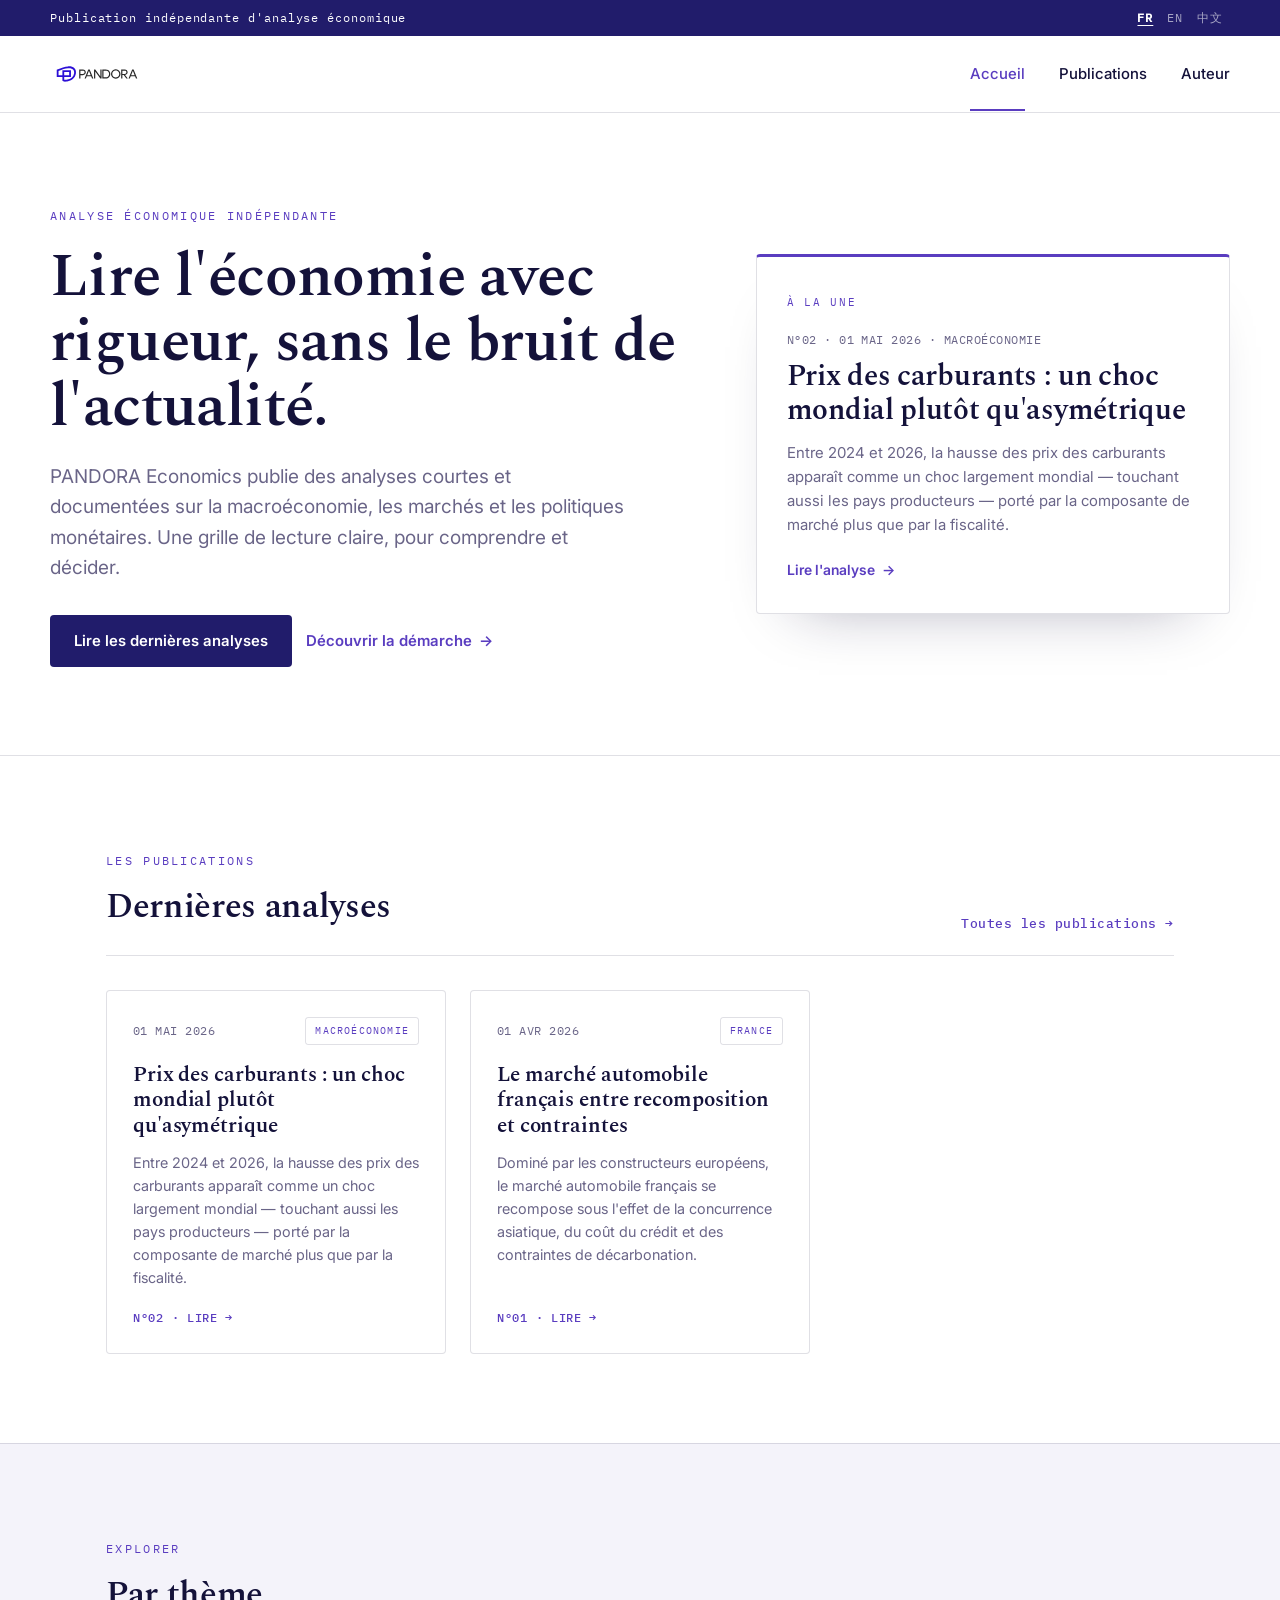
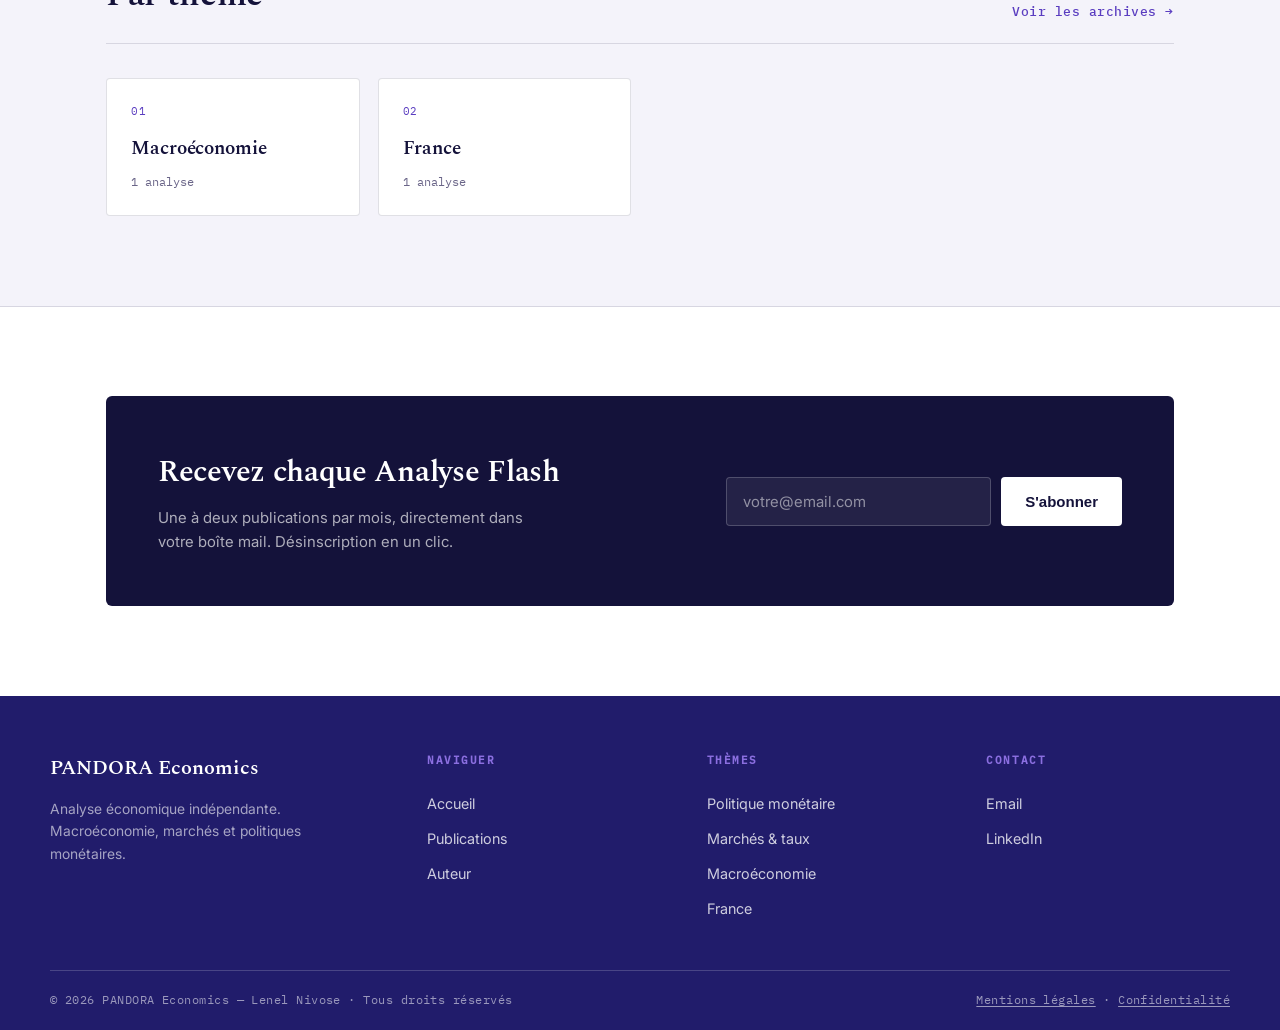
==== commit 109fad70: "Add files via upload" ====
--- a/index.html
+++ b/index.html
@@ -155,6 +155,33 @@
   .reveal.in{opacity:1;transform:none;}
   @media (prefers-reduced-motion:reduce){ .reveal{opacity:1;transform:none;transition:none;} html{scroll-behavior:auto;} .card,.theme,.btn{transition:none;} }
 </style>
+<!-- seo:start -->
+<link rel="canonical" href="https://pandora-economic.github.io/Pandora-economic/" />
+<link rel="alternate" hreflang="fr" href="https://pandora-economic.github.io/Pandora-economic/" />
+<link rel="alternate" hreflang="en" href="https://pandora-economic.github.io/Pandora-economic/?lang=en" />
+<link rel="alternate" hreflang="zh" href="https://pandora-economic.github.io/Pandora-economic/?lang=zh" />
+<link rel="alternate" hreflang="x-default" href="https://pandora-economic.github.io/Pandora-economic/" />
+<meta property="og:type" content="website" />
+<meta property="og:site_name" content="PANDORA Economics" />
+<meta property="og:title" content="PANDORA Economics — Analyse économique indépendante" />
+<meta property="og:description" content="Publication indépendante d&#x27;analyse économique : macroéconomie, marchés, politiques monétaires. Des analyses courtes, rigoureuses et documentées." />
+<meta property="og:url" content="https://pandora-economic.github.io/Pandora-economic/" />
+<meta property="og:image" content="https://pandora-economic.github.io/Pandora-economic/assets/og-default.png" />
+<meta property="og:image:width" content="1200" />
+<meta property="og:image:height" content="630" />
+<meta property="og:locale" content="fr_FR" />
+<meta property="og:locale:alternate" content="en_US" />
+<meta property="og:locale:alternate" content="zh_CN" />
+<meta name="twitter:card" content="summary_large_image" />
+<meta name="twitter:title" content="PANDORA Economics — Analyse économique indépendante" />
+<meta name="twitter:description" content="Publication indépendante d&#x27;analyse économique : macroéconomie, marchés, politiques monétaires. Des analyses courtes, rigoureuses et documentées." />
+<meta name="twitter:image" content="https://pandora-economic.github.io/Pandora-economic/assets/og-default.png" />
+<link rel="alternate" type="application/rss+xml" title="PANDORA Economics — Publications" href="https://pandora-economic.github.io/Pandora-economic/feed.xml" />
+<link rel="icon" type="image/png" sizes="32x32" href="assets/favicon.png" />
+<link rel="icon" type="image/png" sizes="16x16" href="assets/favicon-16.png" />
+<link rel="apple-touch-icon" sizes="180x180" href="assets/apple-touch-icon.png" />
+<script type="application/ld+json">{"@context":"https://schema.org","@graph":[{"@type":"Organization","name":"PANDORA Economics","url":"https://pandora-economic.github.io/Pandora-economic/","logo":"https://pandora-economic.github.io/Pandora-economic/assets/apple-touch-icon.png","founder":{"@type":"Person","name":"Lenel Nivose"}},{"@type":"WebSite","name":"PANDORA Economics","url":"https://pandora-economic.github.io/Pandora-economic/","inLanguage":["fr","en","zh"]}]}</script>
+<!-- seo:end -->
 </head>
 <body>
 
@@ -184,45 +211,6 @@
         <p>La trajectoire des taux dépend désormais davantage de l'inflation des services que du prix de l'énergie — et ce que cela implique pour le crédit en zone euro.</p>
         <span class="read">Lire l'analyse <span class="ar">→</span></span>
       </a>
-    </div>
-  </section>
-
-  <!-- RECHERCHE -->
-  <section class="sec research-sec">
-    <div class="wrap">
-      <div class="sec-head reveal" style="border-color:var(--line);">
-        <div><span class="eyebrow" data-i18n="research_eyebrow">Recherche</span><h2 data-i18n="research_title">Publications de recherche récentes</h2></div>
-        <a class="more" href="publications.html" data-i18n="research_all">Tous les travaux →</a>
-      </div>
-      <div class="rgrid reveal">
-        <a class="rcard" href="#">
-          <div class="rcover"><div class="gb" aria-hidden="true"></div><span class="ct" data-i18n="research_cover">PANDORA · Recherche</span><span class="cn">DT-03</span><span class="cl" data-i18n="r1_type">Document de travail</span></div>
-          <div class="rbody">
-            <div class="rmeta"><span class="rtype" data-i18n="r1_type">Document de travail</span> · Juin 2026</div>
-            <h3 data-i18n="r1_title">Transmission de la politique monétaire au crédit immobilier</h3>
-            <p data-i18n="r1_desc">Décomposition des canaux par lesquels les décisions de la BCE se diffusent aux taux des crédits immobiliers français.</p>
-            <span class="rpdf"><span data-i18n="r1_pdf">Télécharger le PDF · 18 p.</span> <span class="ar">→</span></span>
-          </div>
-        </a>
-        <a class="rcard" href="#">
-          <div class="rcover"><div class="gb" aria-hidden="true"></div><span class="ct" data-i18n="research_cover">PANDORA · Recherche</span><span class="cn">NR-02</span><span class="cl" data-i18n="r2_type">Note de recherche</span></div>
-          <div class="rbody">
-            <div class="rmeta"><span class="rtype" data-i18n="r2_type">Note de recherche</span> · Mai 2026</div>
-            <h3 data-i18n="r2_title">Prime de risque souveraine en zone euro</h3>
-            <p data-i18n="r2_desc">Une lecture des déterminants de l'écart de taux OAT-Bund sur la période 2015-2026.</p>
-            <span class="rpdf"><span data-i18n="r2_pdf">Télécharger le PDF · 12 p.</span> <span class="ar">→</span></span>
-          </div>
-        </a>
-        <a class="rcard" href="#">
-          <div class="rcover"><div class="gb" aria-hidden="true"></div><span class="ct" data-i18n="research_cover">PANDORA · Recherche</span><span class="cn">ET-01</span><span class="cl" data-i18n="r3_type">Étude</span></div>
-          <div class="rbody">
-            <div class="rmeta"><span class="rtype" data-i18n="r3_type">Étude</span> · Avril 2026</div>
-            <h3 data-i18n="r3_title">Inflation des services et rigidités nominales</h3>
-            <p data-i18n="r3_desc">Revue empirique de la composante la plus persistante de l'inflation en zone euro.</p>
-            <span class="rpdf"><span data-i18n="r3_pdf">Télécharger le PDF · 24 p.</span> <span class="ar">→</span></span>
-          </div>
-        </a>
-      </div>
     </div>
   </section>
 
@@ -330,7 +318,8 @@
         '<span class="read">'+readLine(p.num)+' <span class="ar">→</span></span></a>';
     }).join('');}
     var themesEl=document.querySelector('.themes');
-    if(themesEl){themesEl.innerHTML=THEME_ORDER.map(function(t,i){
+    if(themesEl){var shown=THEME_ORDER.filter(function(t){return P.filter(function(p){return p.theme===t;}).length>0;});
+      themesEl.innerHTML=shown.map(function(t,i){
       var n=P.filter(function(p){return p.theme===t;}).length;
       return '<a class="theme" href="publications.html?theme='+encodeURIComponent(t)+'"><div class="n">'+('0'+(i+1)).slice(-2)+'</div><div class="nm">'+I18N.themeLabel(t)+'</div><div class="c">'+themeCount(n)+'</div></a>';
     }).join('');}
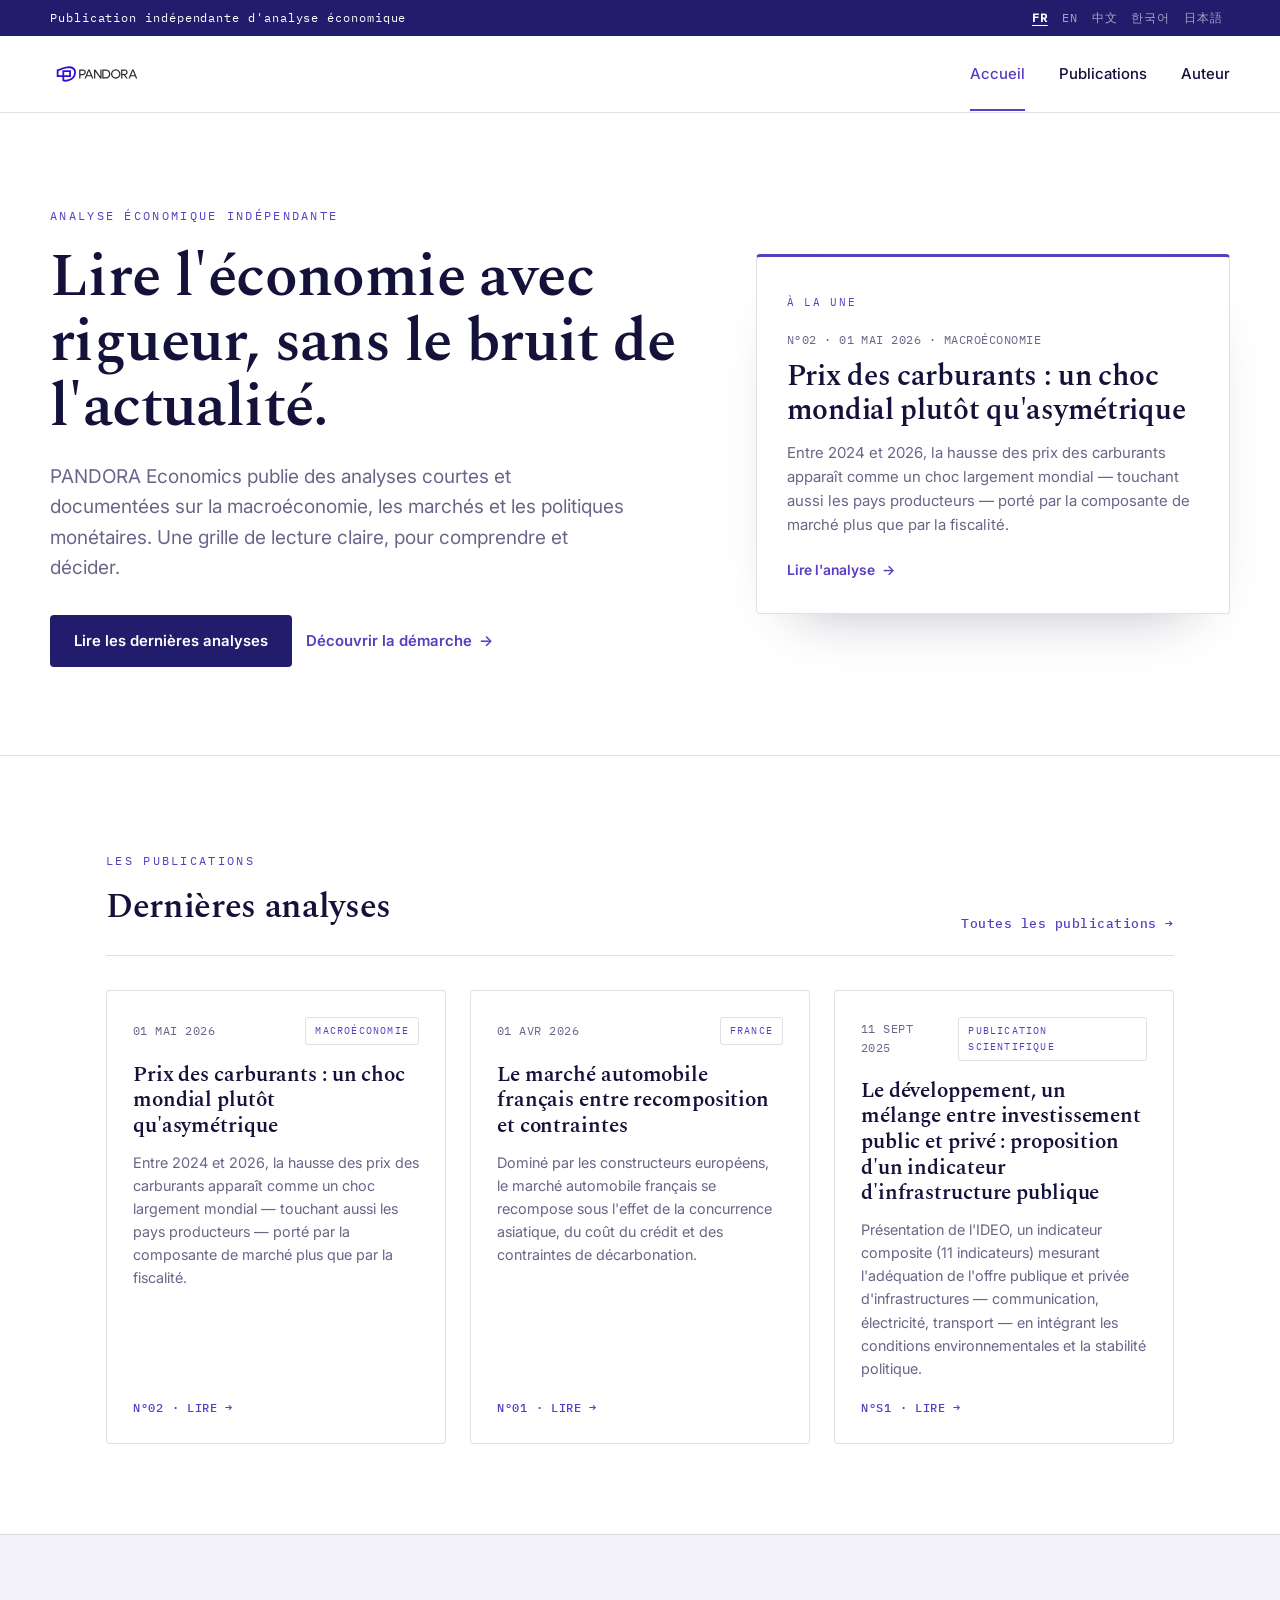
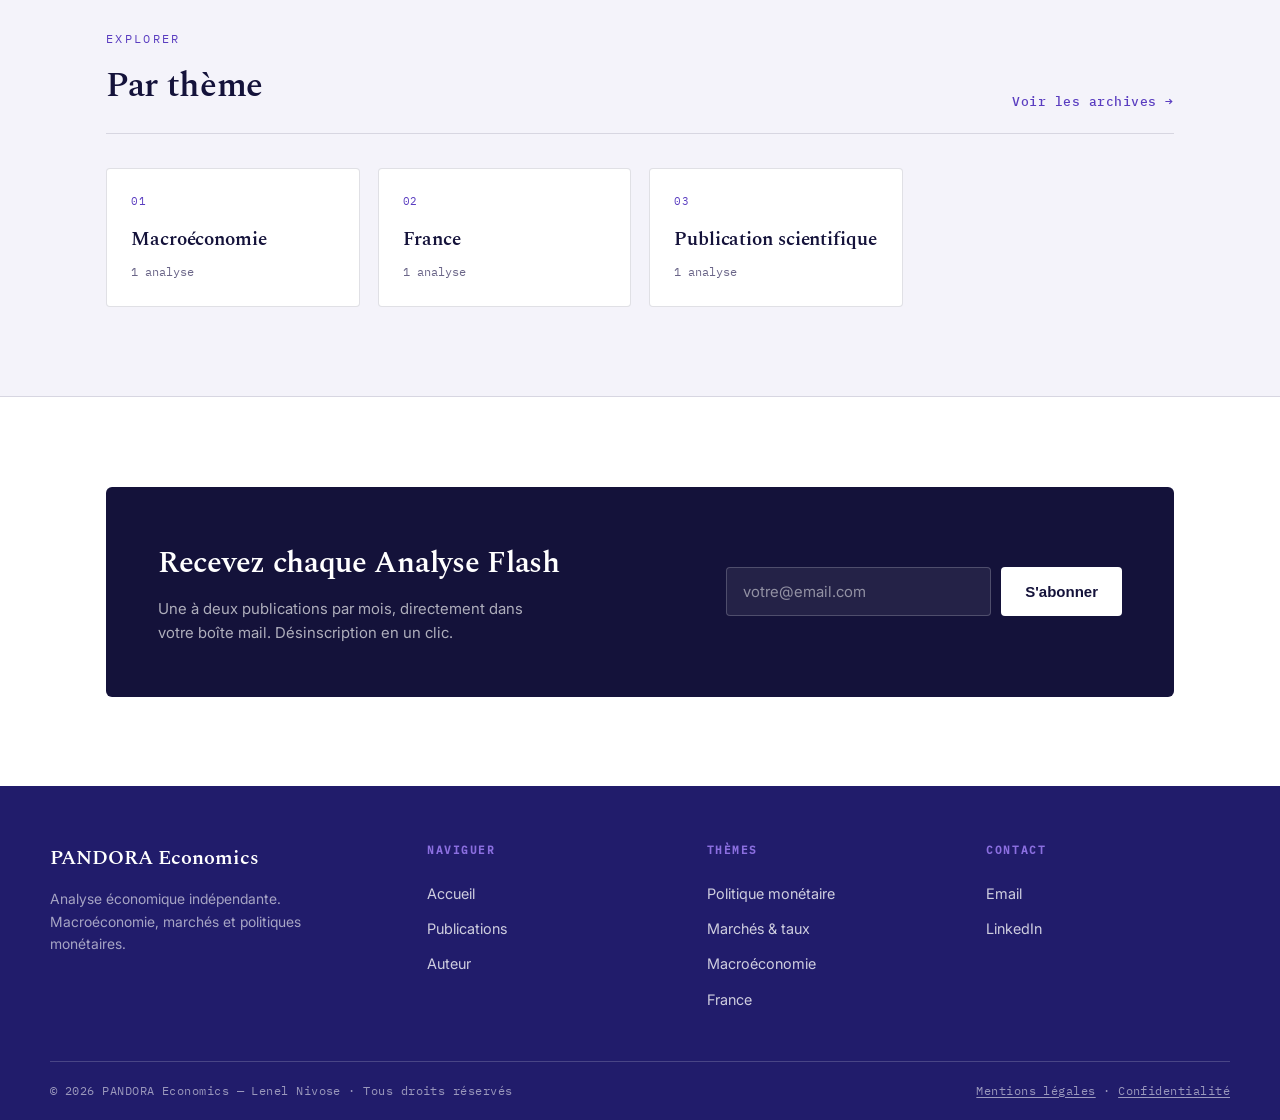
==== commit 1ef07a14: "Add files via upload" ====
--- a/index.html
+++ b/index.html
@@ -156,37 +156,41 @@
   @media (prefers-reduced-motion:reduce){ .reveal{opacity:1;transform:none;transition:none;} html{scroll-behavior:auto;} .card,.theme,.btn{transition:none;} }
 </style>
 <!-- seo:start -->
-<link rel="canonical" href="https://pandora-economic.github.io/Pandora-economic/" />
-<link rel="alternate" hreflang="fr" href="https://pandora-economic.github.io/Pandora-economic/" />
-<link rel="alternate" hreflang="en" href="https://pandora-economic.github.io/Pandora-economic/?lang=en" />
-<link rel="alternate" hreflang="zh" href="https://pandora-economic.github.io/Pandora-economic/?lang=zh" />
-<link rel="alternate" hreflang="x-default" href="https://pandora-economic.github.io/Pandora-economic/" />
+<link rel="canonical" href="https://pandora-economic.github.io/pandora-economics/" />
+<link rel="alternate" hreflang="fr" href="https://pandora-economic.github.io/pandora-economics/" />
+<link rel="alternate" hreflang="en" href="https://pandora-economic.github.io/pandora-economics/?lang=en" />
+<link rel="alternate" hreflang="zh" href="https://pandora-economic.github.io/pandora-economics/?lang=zh" />
+<link rel="alternate" hreflang="ko" href="https://pandora-economic.github.io/pandora-economics/?lang=ko" />
+<link rel="alternate" hreflang="ja" href="https://pandora-economic.github.io/pandora-economics/?lang=ja" />
+<link rel="alternate" hreflang="x-default" href="https://pandora-economic.github.io/pandora-economics/" />
 <meta property="og:type" content="website" />
 <meta property="og:site_name" content="PANDORA Economics" />
 <meta property="og:title" content="PANDORA Economics — Analyse économique indépendante" />
 <meta property="og:description" content="Publication indépendante d&#x27;analyse économique : macroéconomie, marchés, politiques monétaires. Des analyses courtes, rigoureuses et documentées." />
-<meta property="og:url" content="https://pandora-economic.github.io/Pandora-economic/" />
-<meta property="og:image" content="https://pandora-economic.github.io/Pandora-economic/assets/og-default.png" />
+<meta property="og:url" content="https://pandora-economic.github.io/pandora-economics/" />
+<meta property="og:image" content="https://pandora-economic.github.io/pandora-economics/assets/og-default.png" />
 <meta property="og:image:width" content="1200" />
 <meta property="og:image:height" content="630" />
 <meta property="og:locale" content="fr_FR" />
 <meta property="og:locale:alternate" content="en_US" />
 <meta property="og:locale:alternate" content="zh_CN" />
+<meta property="og:locale:alternate" content="ko_KR" />
+<meta property="og:locale:alternate" content="ja_JP" />
 <meta name="twitter:card" content="summary_large_image" />
 <meta name="twitter:title" content="PANDORA Economics — Analyse économique indépendante" />
 <meta name="twitter:description" content="Publication indépendante d&#x27;analyse économique : macroéconomie, marchés, politiques monétaires. Des analyses courtes, rigoureuses et documentées." />
-<meta name="twitter:image" content="https://pandora-economic.github.io/Pandora-economic/assets/og-default.png" />
-<link rel="alternate" type="application/rss+xml" title="PANDORA Economics — Publications" href="https://pandora-economic.github.io/Pandora-economic/feed.xml" />
+<meta name="twitter:image" content="https://pandora-economic.github.io/pandora-economics/assets/og-default.png" />
+<link rel="alternate" type="application/rss+xml" title="PANDORA Economics — Publications" href="https://pandora-economic.github.io/pandora-economics/feed.xml" />
 <link rel="icon" type="image/png" sizes="32x32" href="assets/favicon.png" />
 <link rel="icon" type="image/png" sizes="16x16" href="assets/favicon-16.png" />
 <link rel="apple-touch-icon" sizes="180x180" href="assets/apple-touch-icon.png" />
-<script type="application/ld+json">{"@context":"https://schema.org","@graph":[{"@type":"Organization","name":"PANDORA Economics","url":"https://pandora-economic.github.io/Pandora-economic/","logo":"https://pandora-economic.github.io/Pandora-economic/assets/apple-touch-icon.png","founder":{"@type":"Person","name":"Lenel Nivose"}},{"@type":"WebSite","name":"PANDORA Economics","url":"https://pandora-economic.github.io/Pandora-economic/","inLanguage":["fr","en","zh"]}]}</script>
+<script type="application/ld+json">{"@context":"https://schema.org","@graph":[{"@type":"Organization","name":"PANDORA Economics","url":"https://pandora-economic.github.io/pandora-economics/","logo":"https://pandora-economic.github.io/pandora-economics/assets/apple-touch-icon.png","founder":{"@type":"Person","name":"Lenel Nivose"}},{"@type":"WebSite","name":"PANDORA Economics","url":"https://pandora-economic.github.io/pandora-economics/","inLanguage":["fr","en","zh"]}]}</script>
 <!-- seo:end -->
 </head>
 <body>
 
 <!-- utility bar -->
-<div class="util"><div class="wrap util-in"><span class="tagline" data-i18n="tagline">Publication indépendante d'analyse économique</span><span class="lang" role="group" aria-label="Language"><button data-lang="fr" style="background:none;border:0;font-family:inherit;font-size:11.5px;letter-spacing:.08em;cursor:pointer;padding:2px 7px;color:rgba(255,255,255,.6)">FR</button><button data-lang="en" style="background:none;border:0;font-family:inherit;font-size:11.5px;letter-spacing:.08em;cursor:pointer;padding:2px 7px;color:rgba(255,255,255,.6)">EN</button><button data-lang="zh" style="background:none;border:0;font-family:inherit;font-size:11.5px;letter-spacing:.08em;cursor:pointer;padding:2px 7px;color:rgba(255,255,255,.6)">中文</button></span></div></div>
+<div class="util"><div class="wrap util-in"><span class="tagline" data-i18n="tagline">Publication indépendante d'analyse économique</span><span class="lang" role="group" aria-label="Language"><button data-lang="fr" style="background:none;border:0;font-family:inherit;font-size:11.5px;letter-spacing:.08em;cursor:pointer;padding:2px 7px;color:rgba(255,255,255,.6)">FR</button><button data-lang="en" style="background:none;border:0;font-family:inherit;font-size:11.5px;letter-spacing:.08em;cursor:pointer;padding:2px 7px;color:rgba(255,255,255,.6)">EN</button><button data-lang="zh" style="background:none;border:0;font-family:inherit;font-size:11.5px;letter-spacing:.08em;cursor:pointer;padding:2px 7px;color:rgba(255,255,255,.6)">中文</button><button data-lang="ko" style="background:none;border:0;font-family:inherit;font-size:11.5px;letter-spacing:.08em;cursor:pointer;padding:2px 7px;color:rgba(255,255,255,.6)">한국어</button><button data-lang="ja" style="background:none;border:0;font-family:inherit;font-size:11.5px;letter-spacing:.08em;cursor:pointer;padding:2px 7px;color:rgba(255,255,255,.6)">日本語</button></span></div></div>
 
 <!-- masthead -->
 <header class="mh"><div class="wrap mh-in"><a class="brand" href="index.html"><img class="brand-logo" src="logo-pandora.svg" alt="PANDORA Economics" style="height:40px;width:auto;display:block" /></a><button class="menu-btn" id="menuBtn" aria-label="Menu">Menu</button><nav class="nav" id="nav"><a href="index.html" data-i18n="nav_home">Accueil</a><a href="publications.html" data-i18n="nav_pubs">Publications</a><a href="auteur.html" data-i18n="nav_author">Auteur</a></nav></div></header>
@@ -296,7 +300,7 @@
   function L(){return window.I18N?I18N.lang:'fr';}
   function readLine(num){var l=L(); if(l==='zh')return '第'+num+'期 · 阅读'; if(l==='en')return 'No. '+num+' · READ'; return 'N°'+num+' · LIRE';}
   function numTag(num){var l=L(); return l==='zh'?'第'+num+'期':(l==='en'?'No. '+num:'N°'+num);}
-  function metaLine(p){return numTag(p.num)+' · '+fmtDate(p.date,L(),true)+' · '+I18N.themeLabel(p.theme).toUpperCase();}
+  function metaLine(p){return (p.numLabel||numTag(p.num))+' · '+fmtDate(p.date,L(),true)+' · '+I18N.themeLabel(p.theme).toUpperCase();}
   function themeCount(n){var l=L(); if(l==='zh')return n+' 篇'; if(l==='en')return n+' article'+(n>1?'s':''); return n+' analyse'+(n>1?'s':'');}
 
   function renderHome(){
@@ -304,7 +308,8 @@
     var P=window.pubsSorted();
     var feat=document.querySelector('.feat');
     if(feat&&P[0]){var p=P[0];
-      feat.setAttribute('href','article.html?n='+p.num);
+      feat.setAttribute('href',p.external||('article.html?n='+p.num));
+      if(p.external){feat.setAttribute('target','_blank');feat.setAttribute('rel','noopener noreferrer');}else{feat.removeAttribute('target');feat.removeAttribute('rel');}
       feat.innerHTML='<span class="lab">'+I18N.t('feat_lab')+'</span>'+
         '<div class="meta">'+metaLine(p)+'</div>'+
         '<h2>'+pubField(p,'titre')+'</h2><p>'+pubField(p,'resume')+'</p>'+
@@ -312,7 +317,7 @@
     }
     var grid=document.querySelector('.grid');
     if(grid){grid.innerHTML=P.slice(0,3).map(function(p){
-      return '<a class="card reveal in" href="article.html?n='+p.num+'">'+
+      return '<a class="card reveal in" href="'+(p.external||('article.html?n='+p.num))+'"'+(p.external?' target="_blank" rel="noopener noreferrer"':'')+'>'+
         '<div class="top"><span class="dt">'+fmtDate(p.date,L(),true)+'</span><span class="tag">'+I18N.themeLabel(p.theme)+'</span></div>'+
         '<h3>'+pubField(p,'titre')+'</h3><p>'+pubField(p,'resume')+'</p>'+
         '<span class="read">'+readLine(p.num)+' <span class="ar">→</span></span></a>';
